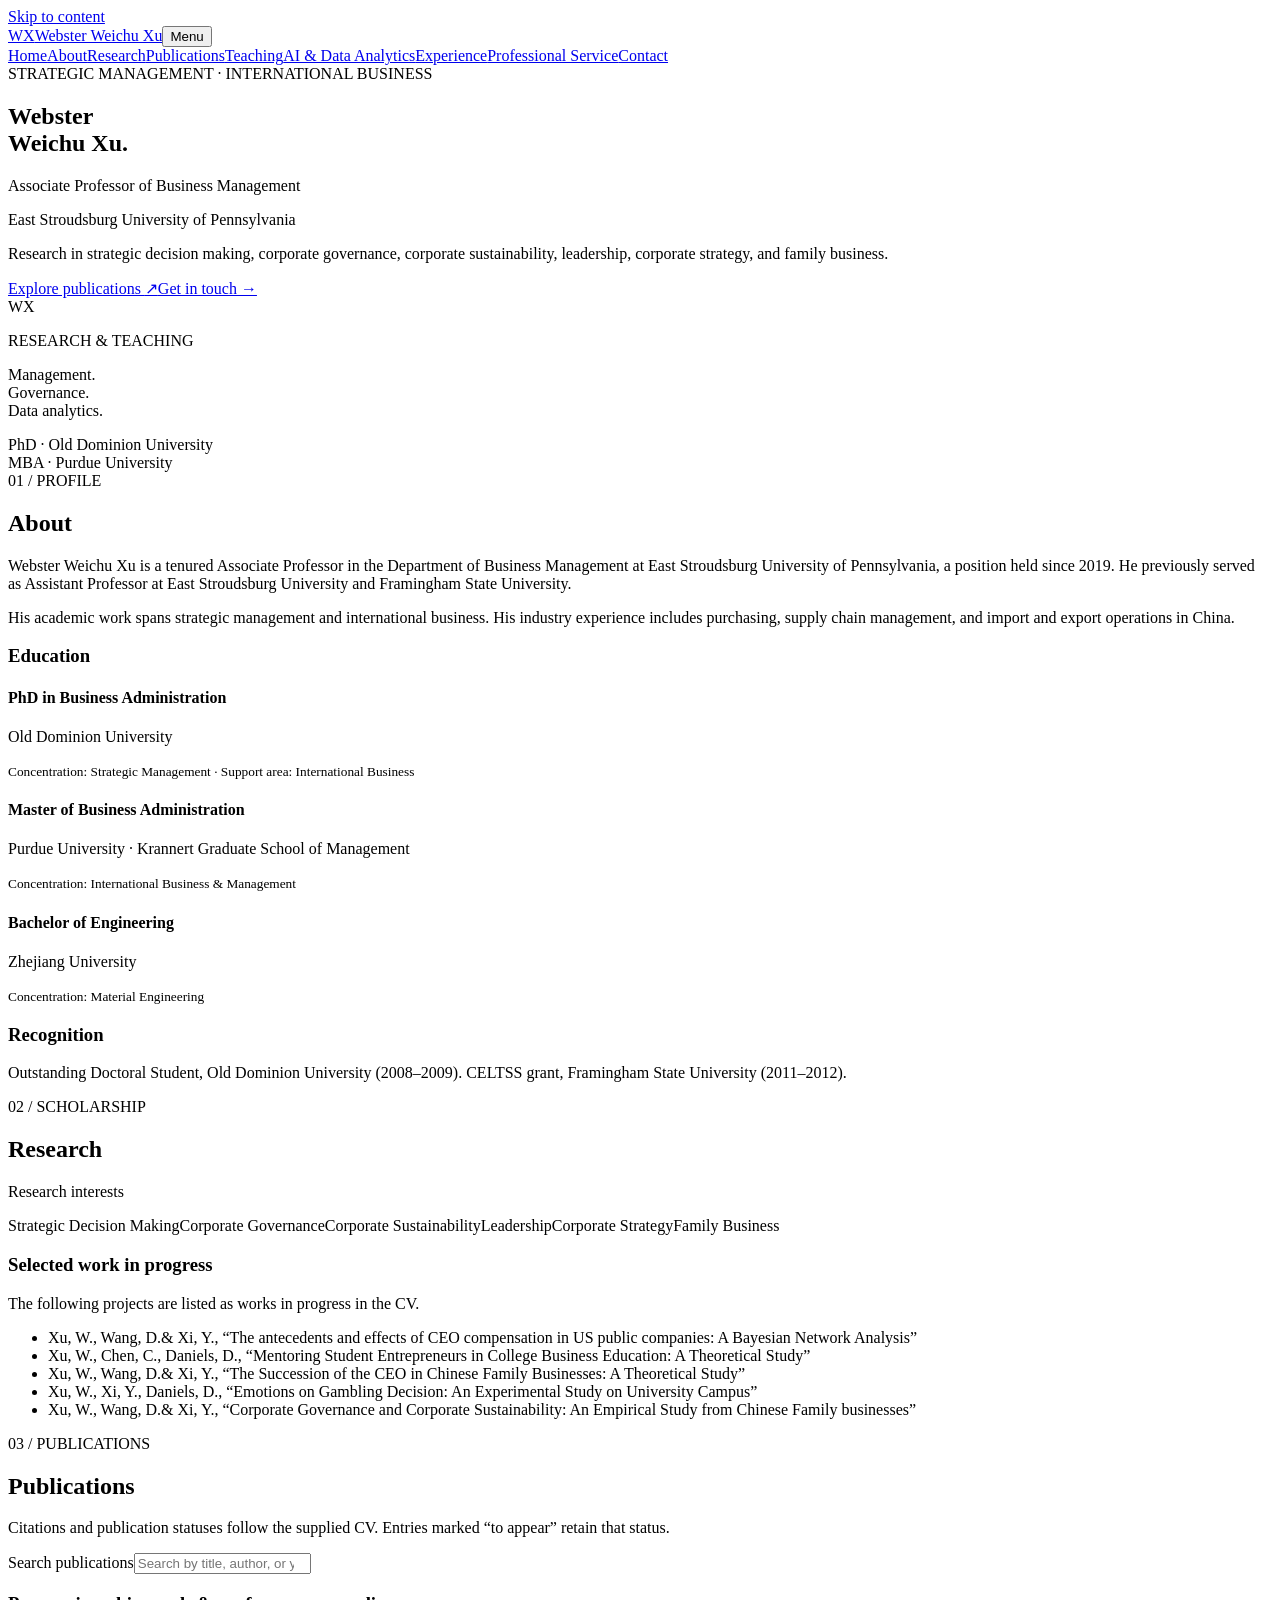
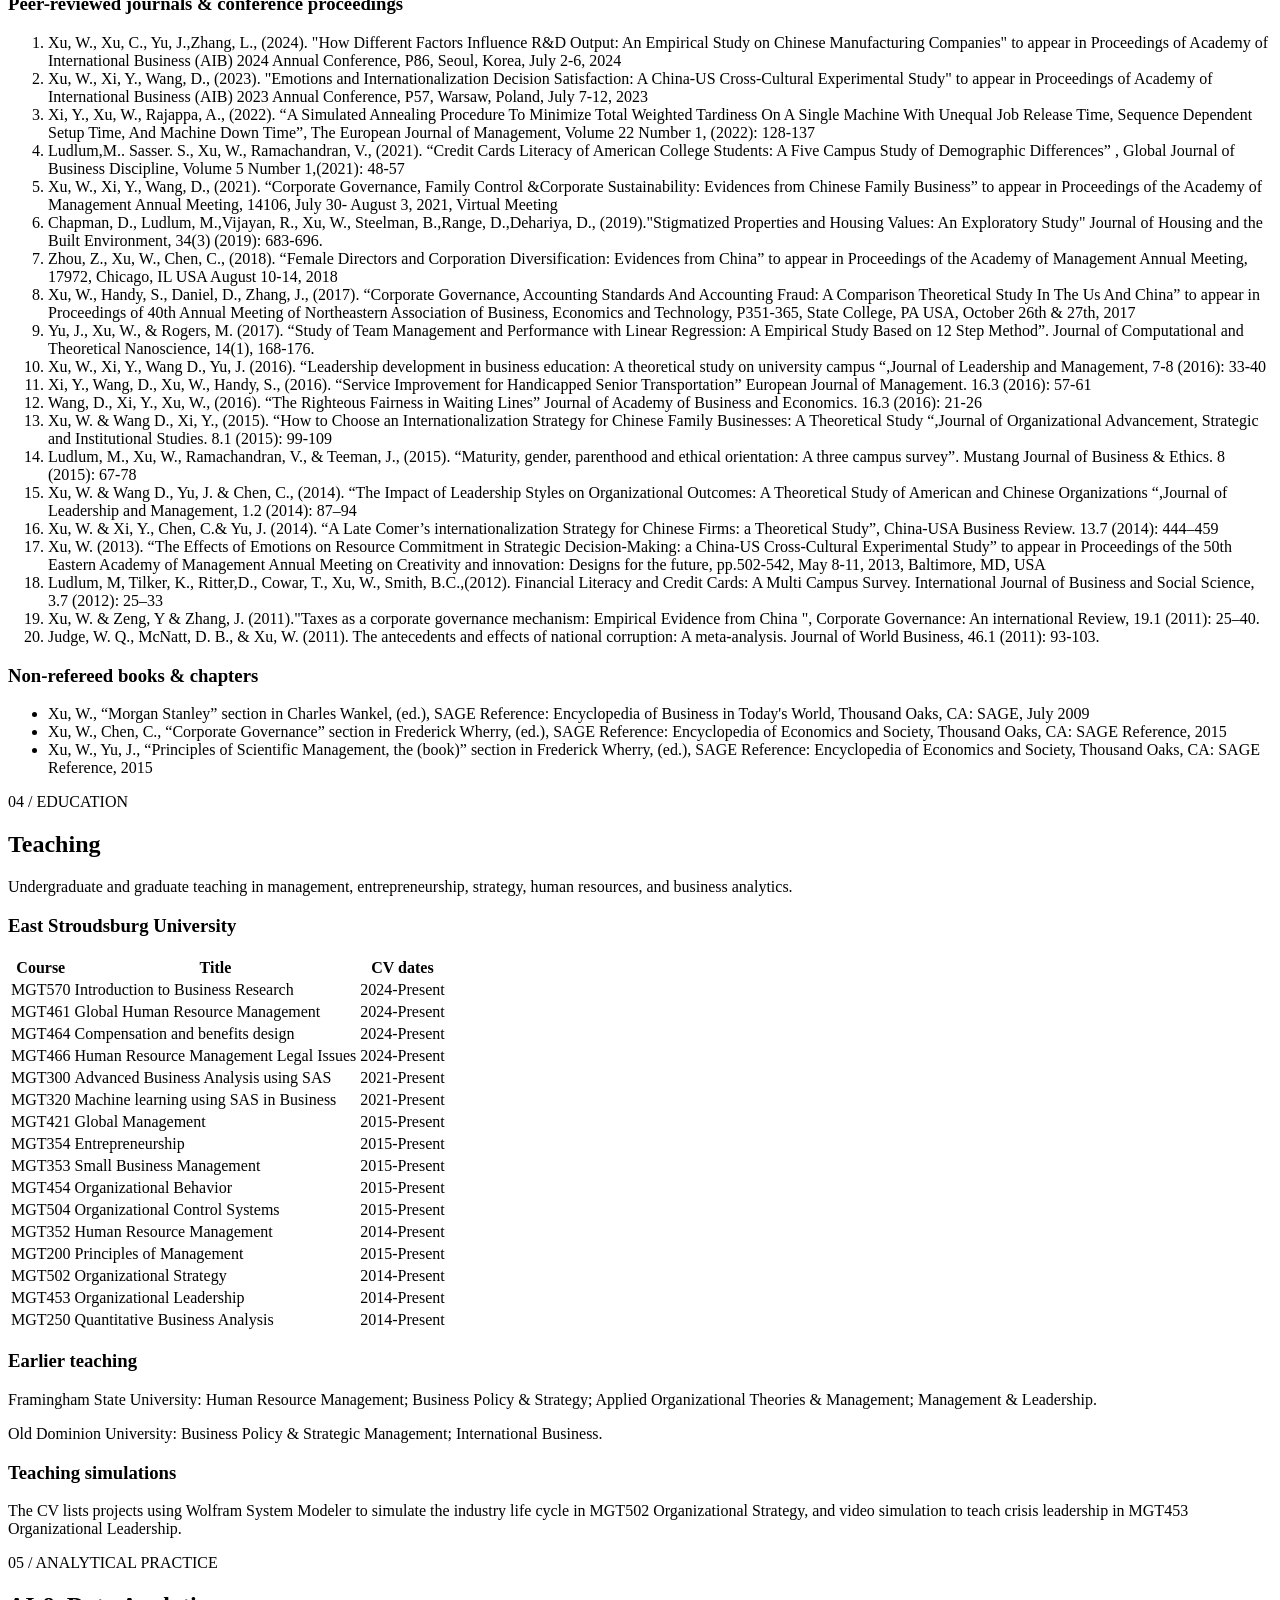
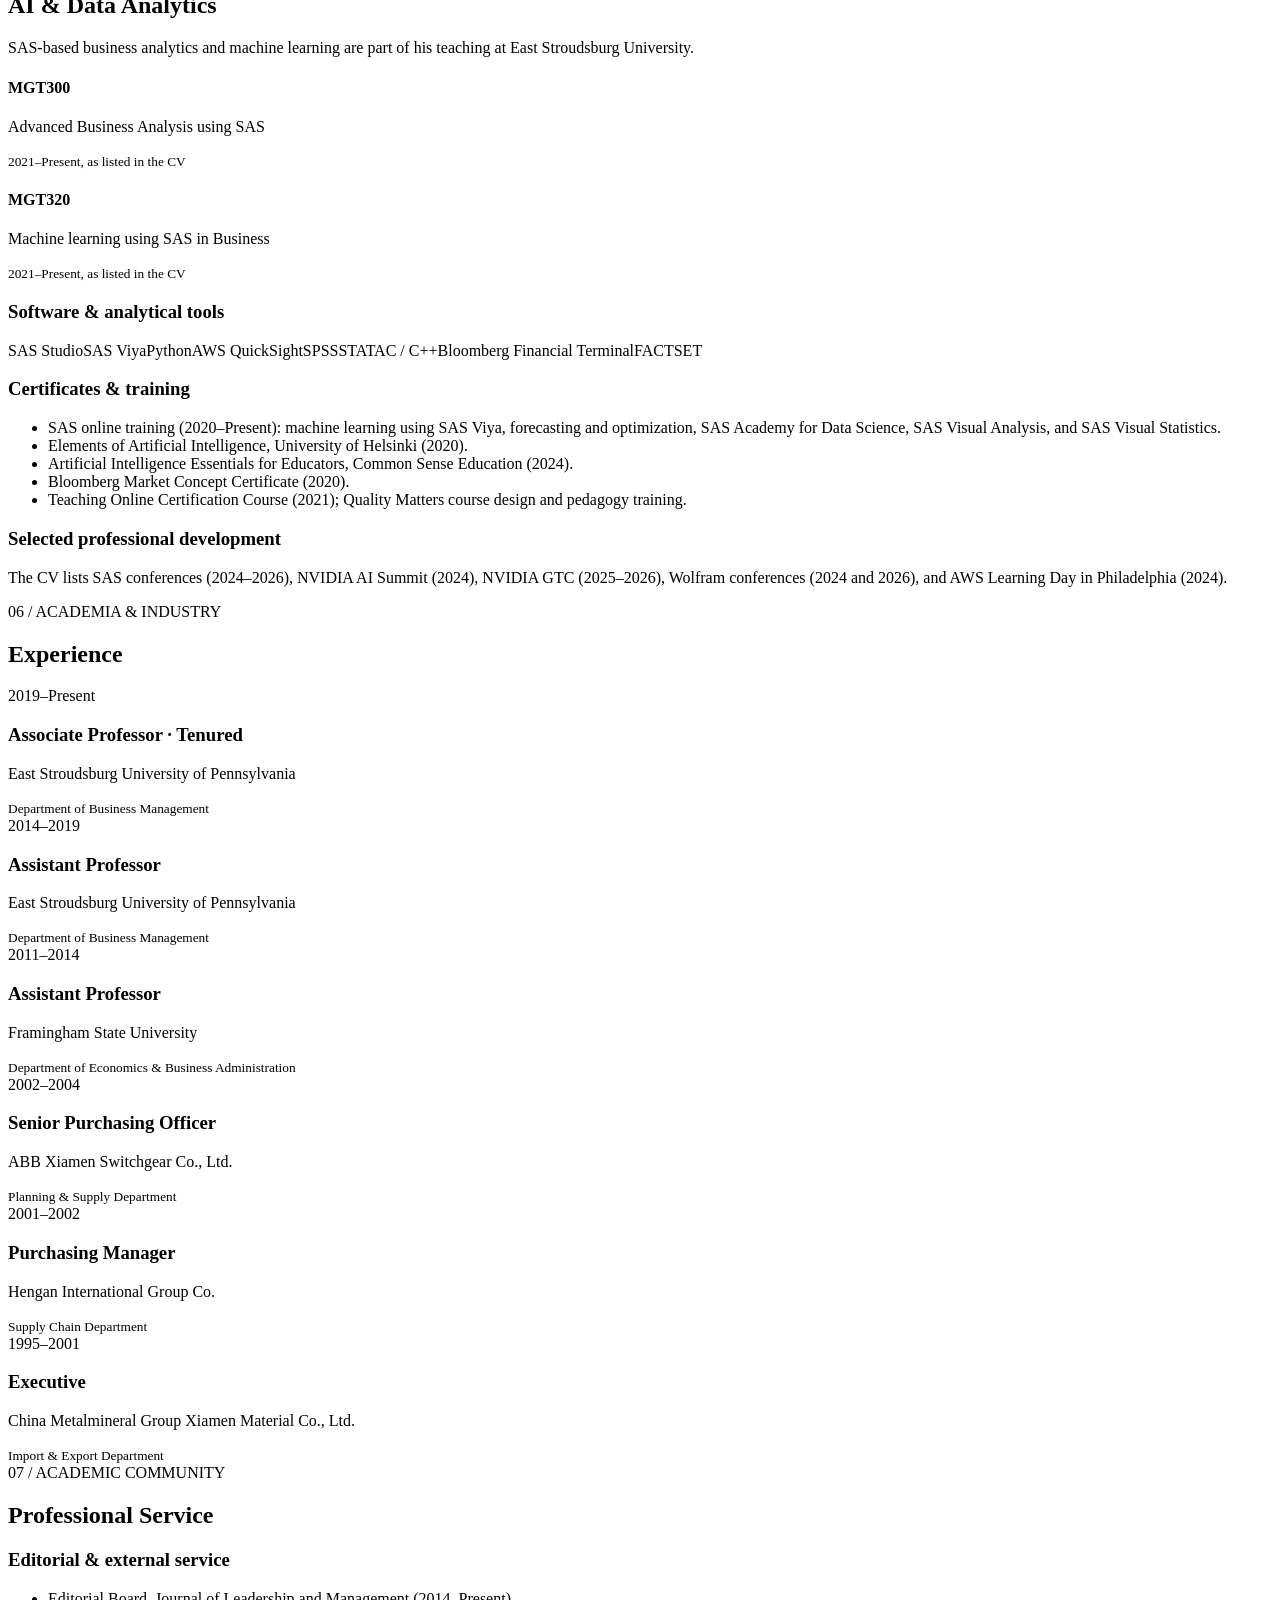
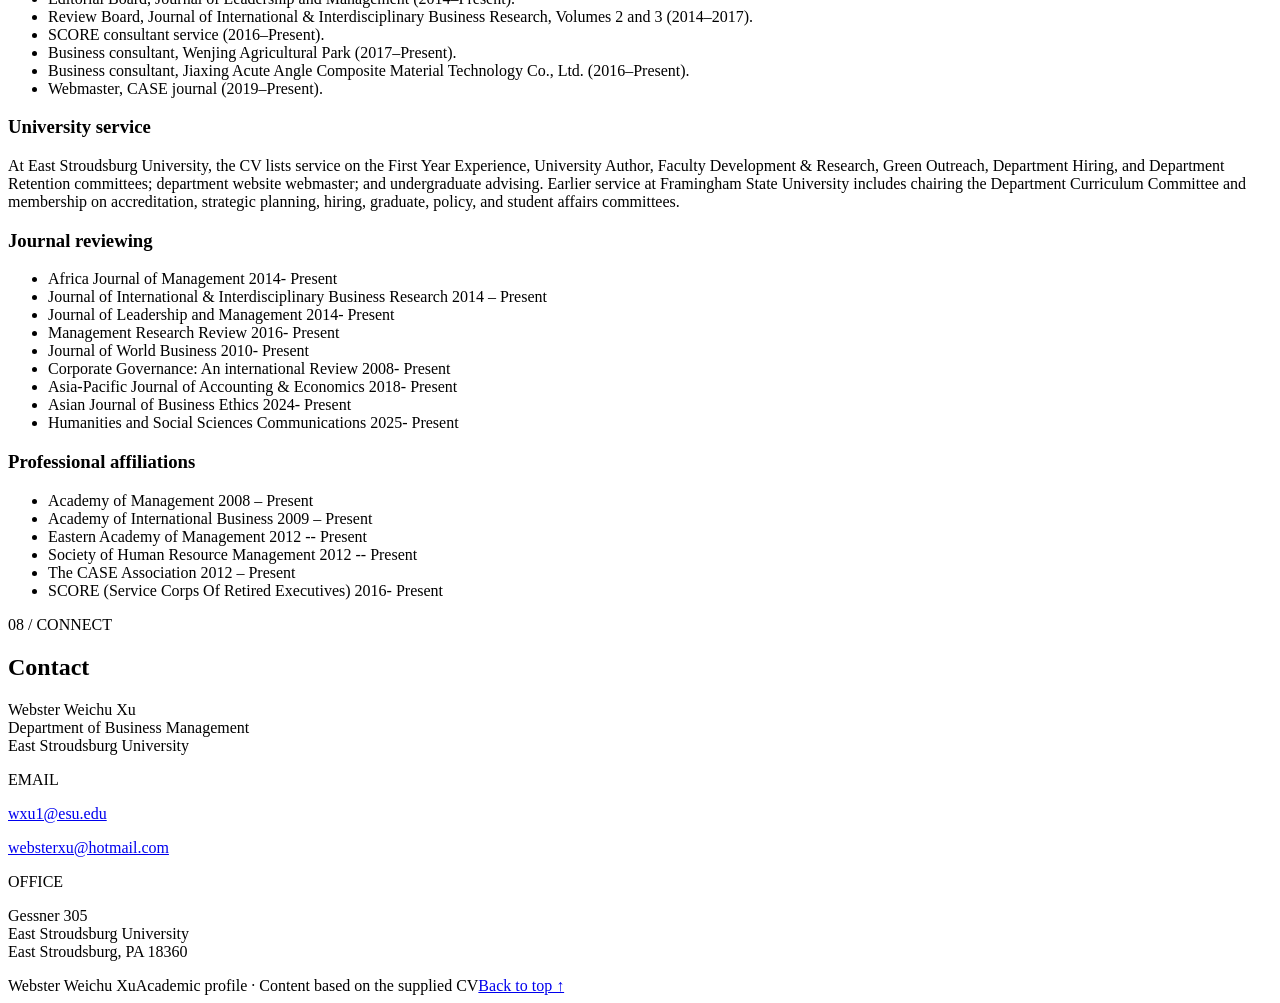
==== index.html @ c7d38462 "Create CV-based academic website without phone numbers" ====
<!doctype html><html lang="en"><head><meta charset="utf-8"><meta name="viewport" content="width=device-width, initial-scale=1"><title>Webster Weichu Xu | Academic Website</title><meta name="description" content="Webster Weichu Xu, Associate Professor of Business Management at East Stroudsburg University. Research, publications, teaching, and AI and data analytics."><meta name="theme-color" content="#122b2b"><link rel="stylesheet" href="styles.css"></head><body><a class="skip-link" href="#about">Skip to content</a><header><a class="brand" href="#home">WX<span>Webster Weichu Xu</span></a><button id="menu" type="button" aria-expanded="false" aria-controls="nav">Menu</button><nav id="nav" aria-label="Main navigation"><a href="#home">Home</a><a href="#about">About</a><a href="#research">Research</a><a href="#publications">Publications</a><a href="#teaching">Teaching</a><a href="#ai-data">AI & Data Analytics</a><a href="#experience">Experience</a><a href="#service">Professional Service</a><a href="#contact">Contact</a></nav></header><main><section id="home" class="hero"><div class="hero-copy"><span class="eyebrow">STRATEGIC MANAGEMENT · INTERNATIONAL BUSINESS</span><h1>Webster<br>Weichu Xu<span class="accent">.</span></h1><p class="role">Associate Professor of Business Management</p><p class="institution">East Stroudsburg University of Pennsylvania</p><p class="intro">Research in strategic decision making, corporate governance, corporate sustainability, leadership, corporate strategy, and family business.</p><div class="actions"><a class="button" href="#publications">Explore publications <span aria-hidden="true">↗</span></a><a class="text-link" href="#contact">Get in touch →</a></div></div><aside class="hero-aside"><div class="monogram" aria-hidden="true">WX</div><p class="eyebrow">RESEARCH & TEACHING</p><p>Management.<br>Governance.<br>Data analytics.</p><div class="aside-foot">PhD · Old Dominion University<br>MBA · Purdue University</div></aside></section><section id="about" class="section"><div class="section-title"><span class="eyebrow">01 / PROFILE</span><h2>About</h2></div><div class="section-body"><p class="lead">Webster Weichu Xu is a tenured Associate Professor in the Department of Business Management at East Stroudsburg University of Pennsylvania, a position held since 2019. He previously served as Assistant Professor at East Stroudsburg University and Framingham State University.</p><p>His academic work spans strategic management and international business. His industry experience includes purchasing, supply chain management, and import and export operations in China.</p><h3>Education</h3><div class="education"><article><h4>PhD in Business Administration</h4><p>Old Dominion University</p><small>Concentration: Strategic Management · Support area: International Business</small></article><article><h4>Master of Business Administration</h4><p>Purdue University · Krannert Graduate School of Management</p><small>Concentration: International Business & Management</small></article><article><h4>Bachelor of Engineering</h4><p>Zhejiang University</p><small>Concentration: Material Engineering</small></article></div><h3>Recognition</h3><p>Outstanding Doctoral Student, Old Dominion University (2008–2009). CELTSS grant, Framingham State University (2011–2012).</p></div></section><section id="research" class="section"><div class="section-title"><span class="eyebrow">02 / SCHOLARSHIP</span><h2>Research</h2></div><div class="section-body"><p class="lead">Research interests</p><div class="tags"><span>Strategic Decision Making</span><span>Corporate Governance</span><span>Corporate Sustainability</span><span>Leadership</span><span>Corporate Strategy</span><span>Family Business</span></div><h3>Selected work in progress</h3><p class="note">The following projects are listed as works in progress in the CV.</p><ul><li>Xu, W., Wang, D.&amp; Xi, Y., “The antecedents and effects of CEO compensation in US public companies: A Bayesian Network Analysis”</li><li>Xu, W., Chen, C., Daniels, D., “Mentoring Student Entrepreneurs in College Business Education: A Theoretical Study”</li><li>Xu, W., Wang, D.&amp; Xi, Y., “The Succession of the CEO in Chinese Family Businesses: A Theoretical Study”</li><li>Xu, W., Xi, Y., Daniels, D., “Emotions on Gambling Decision: An Experimental Study on University Campus”</li><li>Xu, W., Wang, D.&amp; Xi, Y., “Corporate Governance and Corporate Sustainability: An Empirical Study from Chinese Family businesses”</li></ul></div></section><section id="publications" class="section"><div class="section-title"><span class="eyebrow">03 / PUBLICATIONS</span><h2>Publications</h2></div><div class="section-body"><p class="note">Citations and publication statuses follow the supplied CV. Entries marked “to appear” retain that status.</p><label class="search-label" for="pub-search">Search publications</label><input id="pub-search" type="search" placeholder="Search by title, author, or year…"><p id="pub-count" aria-live="polite"></p><h3>Peer-reviewed journals & conference proceedings</h3><ol class="publications"><li class="publication">Xu, W., Xu, C., Yu, J.,Zhang, L., (2024). &quot;How Different Factors Influence R&amp;D Output: An Empirical Study on Chinese Manufacturing Companies&quot; to appear in Proceedings of Academy of International Business (AIB) 2024 Annual Conference, P86, Seoul, Korea, July 2-6, 2024</li><li class="publication">Xu, W., Xi, Y., Wang, D., (2023). &quot;Emotions and Internationalization Decision Satisfaction: A China-US Cross-Cultural Experimental Study&quot; to appear in Proceedings of Academy of International Business (AIB) 2023 Annual Conference, P57, Warsaw, Poland, July 7-12, 2023</li><li class="publication">Xi, Y., Xu, W., Rajappa, A., (2022). “A Simulated Annealing Procedure To Minimize Total Weighted Tardiness On A   Single Machine With Unequal Job Release Time, Sequence Dependent Setup Time, And Machine Down Time”, The European Journal of Management, Volume 22 Number 1, (2022): 128-137</li><li class="publication">Ludlum,M.. Sasser. S., Xu, W., Ramachandran, V., (2021). “Credit Cards Literacy of American College Students: A Five Campus Study of Demographic Differences” , Global Journal of Business Discipline, Volume 5 Number 1,(2021): 48-57</li><li class="publication">Xu, W., Xi, Y., Wang, D., (2021). “Corporate Governance, Family Control &amp;Corporate Sustainability: Evidences from Chinese Family Business” to appear in Proceedings of the Academy of Management Annual Meeting, 14106,  July 30- August 3, 2021, Virtual Meeting</li><li class="publication">Chapman, D., Ludlum, M.,Vijayan, R., Xu, W., Steelman, B.,Range, D.,Dehariya, D., (2019).&quot;Stigmatized Properties and Housing Values: An Exploratory Study&quot; Journal of Housing and the Built Environment, 34(3) (2019): 683-696.</li><li class="publication">Zhou, Z., Xu, W., Chen, C., (2018). “Female Directors and Corporation Diversification: Evidences from China” to appear in Proceedings of the Academy of Management Annual Meeting, 17972, Chicago, IL USA August 10-14, 2018</li><li class="publication">Xu, W., Handy, S., Daniel, D., Zhang, J., (2017). “Corporate Governance, Accounting Standards And Accounting Fraud: A Comparison Theoretical Study In The Us And China” to appear in Proceedings of 40th Annual Meeting of Northeastern Association of Business, Economics and Technology, P351-365, State College, PA USA, October 26th &amp; 27th, 2017</li><li class="publication">Yu, J., Xu, W., &amp; Rogers, M. (2017). “Study of Team Management and Performance with Linear Regression: A Empirical Study Based on 12 Step Method”. Journal of Computational and Theoretical Nanoscience, 14(1), 168-176.</li><li class="publication">Xu, W., Xi, Y., Wang D., Yu, J. (2016). “Leadership development in business education: A theoretical study on university campus “,Journal of Leadership and Management,  7-8 (2016): 33-40</li><li class="publication">Xi, Y., Wang, D., Xu, W., Handy, S., (2016). “Service Improvement for Handicapped Senior Transportation” European Journal of Management. 16.3 (2016): 57-61</li><li class="publication">Wang, D., Xi, Y., Xu, W., (2016). “The Righteous Fairness in Waiting Lines” Journal of Academy of Business and Economics. 16.3 (2016): 21-26</li><li class="publication">Xu, W. &amp; Wang D., Xi, Y., (2015).  “How to Choose an Internationalization Strategy for Chinese Family Businesses: A Theoretical Study “,Journal of Organizational Advancement, Strategic and Institutional Studies. 8.1 (2015): 99-109</li><li class="publication">Ludlum, M., Xu, W., Ramachandran, V., &amp; Teeman, J., (2015). “Maturity, gender, parenthood and ethical orientation: A three campus survey”. Mustang Journal of Business &amp; Ethics. 8 (2015): 67-78 </li><li class="publication">Xu, W. &amp; Wang D., Yu, J. &amp; Chen, C., (2014).  “The Impact of Leadership Styles on Organizational Outcomes: A Theoretical Study of American and Chinese Organizations “,Journal of Leadership and Management, 1.2 (2014): 87–94</li><li class="publication">Xu, W. &amp; Xi, Y., Chen, C.&amp; Yu, J. (2014).  “A Late Comer’s internationalization Strategy for Chinese Firms: a Theoretical Study”, China-USA Business Review. 13.7 (2014): 444–459</li><li class="publication">Xu, W. (2013). “The Effects of Emotions on Resource Commitment in Strategic Decision-Making: a China-US Cross-Cultural Experimental Study” to appear in Proceedings of the 50th Eastern Academy of Management Annual Meeting on Creativity and innovation: Designs for the future, pp.502-542, May 8-11, 2013, Baltimore, MD, USA</li><li class="publication">Ludlum, M, Tilker, K., Ritter,D., Cowar, T., Xu, W., Smith, B.C.,(2012). Financial Literacy and Credit Cards: A   Multi Campus Survey. International Journal of Business and Social Science, 3.7 (2012): 25–33</li><li class="publication">Xu, W. &amp; Zeng, Y &amp; Zhang, J. (2011).&quot;Taxes as a corporate governance mechanism: Empirical Evidence from China &quot;, Corporate Governance: An international Review, 19.1 (2011): 25–40.</li><li class="publication">Judge, W. Q., McNatt, D. B., &amp; Xu, W. (2011). The antecedents and effects of national corruption: A meta-analysis. Journal of World Business, 46.1 (2011): 93-103.</li></ol><h3>Non-refereed books & chapters</h3><ul><li>Xu, W., “Morgan Stanley” section in Charles Wankel, (ed.), SAGE Reference: Encyclopedia of Business in Today&#x27;s World, Thousand Oaks, CA: SAGE, July 2009</li><li>Xu, W., Chen, C., “Corporate Governance” section in Frederick Wherry, (ed.), SAGE Reference: Encyclopedia of Economics and Society, Thousand Oaks, CA: SAGE Reference, 2015</li><li>Xu, W., Yu, J., “Principles of Scientific Management, the (book)” section in Frederick Wherry, (ed.), SAGE Reference: Encyclopedia of Economics and Society, Thousand Oaks, CA: SAGE Reference, 2015</li></ul></div></section><section id="teaching" class="section"><div class="section-title"><span class="eyebrow">04 / EDUCATION</span><h2>Teaching</h2></div><div class="section-body"><p class="lead">Undergraduate and graduate teaching in management, entrepreneurship, strategy, human resources, and business analytics.</p><h3>East Stroudsburg University</h3><div class="table-wrap"><table><thead><tr><th>Course</th><th>Title</th><th>CV dates</th></tr></thead><tbody><tr><td>MGT570</td><td>Introduction to Business Research</td><td>2024-Present</td></tr><tr><td>MGT461</td><td>Global Human Resource Management</td><td>2024-Present</td></tr><tr><td>MGT464</td><td>Compensation and benefits design</td><td>2024-Present</td></tr><tr><td>MGT466</td><td>Human Resource Management Legal Issues</td><td>2024-Present</td></tr><tr><td>MGT300</td><td>Advanced Business Analysis using SAS</td><td>2021-Present</td></tr><tr><td>MGT320</td><td>Machine learning using SAS in Business</td><td>2021-Present</td></tr><tr><td>MGT421</td><td>Global Management</td><td>2015-Present</td></tr><tr><td>MGT354</td><td>Entrepreneurship</td><td>2015-Present</td></tr><tr><td>MGT353</td><td>Small Business Management</td><td>2015-Present</td></tr><tr><td>MGT454</td><td>Organizational Behavior</td><td>2015-Present</td></tr><tr><td>MGT504</td><td>Organizational Control Systems</td><td>2015-Present</td></tr><tr><td>MGT352</td><td>Human Resource Management</td><td>2014-Present</td></tr><tr><td>MGT200</td><td>Principles of Management</td><td>2015-Present</td></tr><tr><td>MGT502</td><td>Organizational Strategy</td><td>2014-Present</td></tr><tr><td>MGT453</td><td>Organizational Leadership</td><td>2014-Present</td></tr><tr><td>MGT250</td><td>Quantitative Business Analysis</td><td>2014-Present</td></tr></tbody></table></div><h3>Earlier teaching</h3><p>Framingham State University: Human Resource Management; Business Policy & Strategy; Applied Organizational Theories & Management; Management & Leadership.</p><p>Old Dominion University: Business Policy & Strategic Management; International Business.</p><h3>Teaching simulations</h3><p>The CV lists projects using Wolfram System Modeler to simulate the industry life cycle in MGT502 Organizational Strategy, and video simulation to teach crisis leadership in MGT453 Organizational Leadership.</p></div></section><section id="ai-data" class="section"><div class="section-title"><span class="eyebrow">05 / ANALYTICAL PRACTICE</span><h2>AI & Data Analytics</h2></div><div class="section-body"><p class="lead">SAS-based business analytics and machine learning are part of his teaching at East Stroudsburg University.</p><div class="education"><article><h4>MGT300</h4><p>Advanced Business Analysis using SAS</p><small>2021–Present, as listed in the CV</small></article><article><h4>MGT320</h4><p>Machine learning using SAS in Business</p><small>2021–Present, as listed in the CV</small></article></div><h3>Software & analytical tools</h3><div class="tags"><span>SAS Studio</span><span>SAS Viya</span><span>Python</span><span>AWS QuickSight</span><span>SPSS</span><span>STATA</span><span>C / C++</span><span>Bloomberg Financial Terminal</span><span>FACTSET</span></div><h3>Certificates & training</h3><ul><li>SAS online training (2020–Present): machine learning using SAS Viya, forecasting and optimization, SAS Academy for Data Science, SAS Visual Analysis, and SAS Visual Statistics.</li><li>Elements of Artificial Intelligence, University of Helsinki (2020).</li><li>Artificial Intelligence Essentials for Educators, Common Sense Education (2024).</li><li>Bloomberg Market Concept Certificate (2020).</li><li>Teaching Online Certification Course (2021); Quality Matters course design and pedagogy training.</li></ul><h3>Selected professional development</h3><p>The CV lists SAS conferences (2024–2026), NVIDIA AI Summit (2024), NVIDIA GTC (2025–2026), Wolfram conferences (2024 and 2026), and AWS Learning Day in Philadelphia (2024).</p></div></section><section id="experience" class="section"><div class="section-title"><span class="eyebrow">06 / ACADEMIA & INDUSTRY</span><h2>Experience</h2></div><div class="section-body"><div class="timeline"><article><span class="date">2019–Present</span><div><h3>Associate Professor · Tenured</h3><p>East Stroudsburg University of Pennsylvania</p><small>Department of Business Management</small></div></article><article><span class="date">2014–2019</span><div><h3>Assistant Professor</h3><p>East Stroudsburg University of Pennsylvania</p><small>Department of Business Management</small></div></article><article><span class="date">2011–2014</span><div><h3>Assistant Professor</h3><p>Framingham State University</p><small>Department of Economics & Business Administration</small></div></article><article><span class="date">2002–2004</span><div><h3>Senior Purchasing Officer</h3><p>ABB Xiamen Switchgear Co., Ltd.</p><small>Planning & Supply Department</small></div></article><article><span class="date">2001–2002</span><div><h3>Purchasing Manager</h3><p>Hengan International Group Co.</p><small>Supply Chain Department</small></div></article><article><span class="date">1995–2001</span><div><h3>Executive</h3><p>China Metalmineral Group Xiamen Material Co., Ltd.</p><small>Import & Export Department</small></div></article></div></div></section><section id="service" class="section"><div class="section-title"><span class="eyebrow">07 / ACADEMIC COMMUNITY</span><h2>Professional Service</h2></div><div class="section-body"><h3>Editorial & external service</h3><ul><li>Editorial Board, Journal of Leadership and Management (2014–Present).</li><li>Review Board, Journal of International & Interdisciplinary Business Research, Volumes 2 and 3 (2014–2017).</li><li>SCORE consultant service (2016–Present).</li><li>Business consultant, Wenjing Agricultural Park (2017–Present).</li><li>Business consultant, Jiaxing Acute Angle Composite Material Technology Co., Ltd. (2016–Present).</li><li>Webmaster, CASE journal (2019–Present).</li></ul><h3>University service</h3><p>At East Stroudsburg University, the CV lists service on the First Year Experience, University Author, Faculty Development & Research, Green Outreach, Department Hiring, and Department Retention committees; department website webmaster; and undergraduate advising. Earlier service at Framingham State University includes chairing the Department Curriculum Committee and membership on accreditation, strategic planning, hiring, graduate, policy, and student affairs committees.</p><h3>Journal reviewing</h3><ul><li>Africa Journal of Management 2014- Present</li><li>Journal of International &amp; Interdisciplinary Business Research 2014 – Present</li><li>Journal of Leadership and Management 2014- Present</li><li>Management Research Review 2016- Present</li><li>Journal of World Business 2010- Present</li><li>Corporate Governance: An international Review 2008- Present</li><li>Asia-Pacific Journal of Accounting &amp; Economics 2018- Present</li><li>Asian Journal of Business Ethics 2024- Present</li><li>Humanities and Social Sciences Communications 2025- Present</li></ul><h3>Professional affiliations</h3><ul><li>Academy of Management 2008 – Present</li><li>Academy of International Business 2009 – Present</li><li>Eastern Academy of Management 2012 -- Present</li><li>Society of Human Resource Management 2012 -- Present</li><li>The CASE Association 2012 – Present</li><li>SCORE (Service Corps Of Retired Executives) 2016- Present</li></ul></div></section><section id="contact" class="section"><div class="section-title"><span class="eyebrow">08 / CONNECT</span><h2>Contact</h2></div><div class="section-body"><p class="lead">Webster Weichu Xu<br>Department of Business Management<br>East Stroudsburg University</p><div class="contact-grid"><div><span class="eyebrow">EMAIL</span><p><a href="mailto:wxu1@esu.edu">wxu1@esu.edu</a></p><p><a href="mailto:websterxu@hotmail.com">websterxu@hotmail.com</a></p></div><div><span class="eyebrow">OFFICE</span><p>Gessner 305<br>East Stroudsburg University<br>East Stroudsburg, PA 18360</p></div></div></div></section></main><footer><span>Webster Weichu Xu</span><span>Academic profile · Content based on the supplied CV</span><a href="#home">Back to top ↑</a></footer><script src="script.js"></script></body></html>
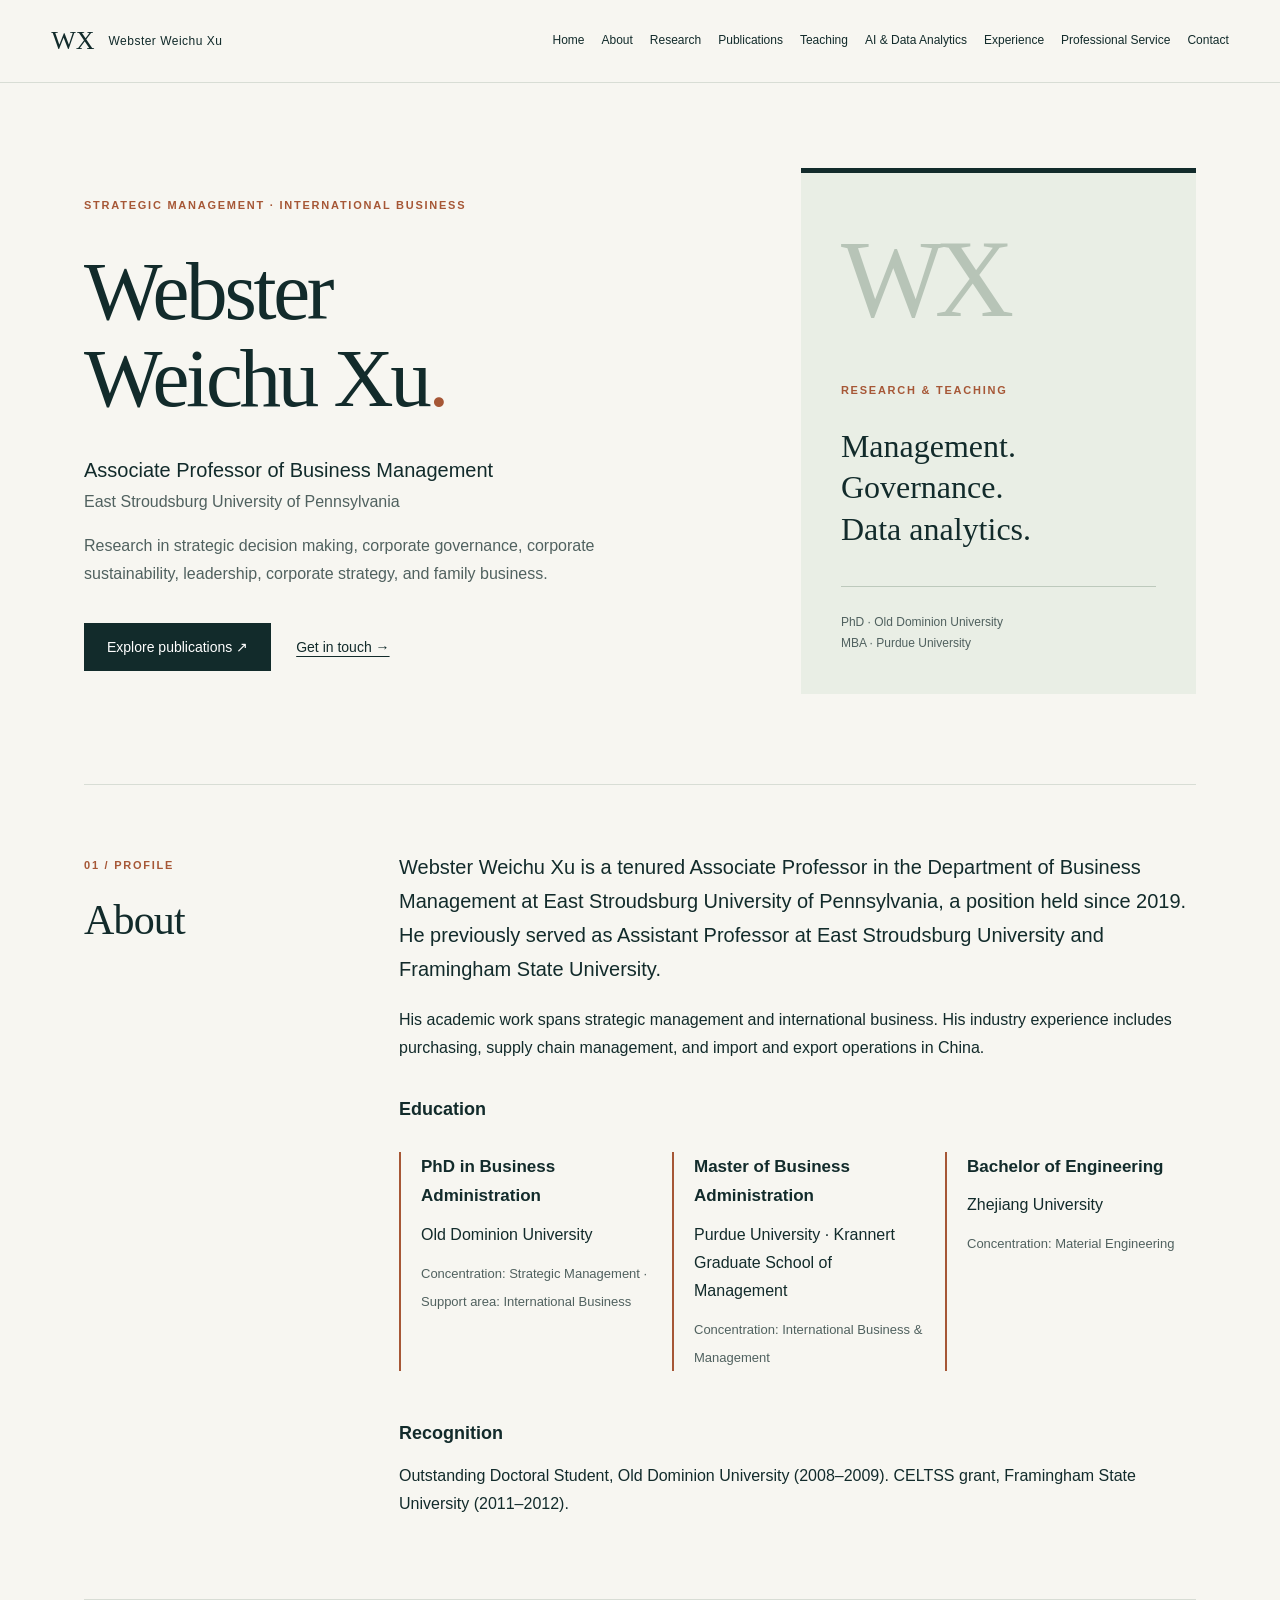
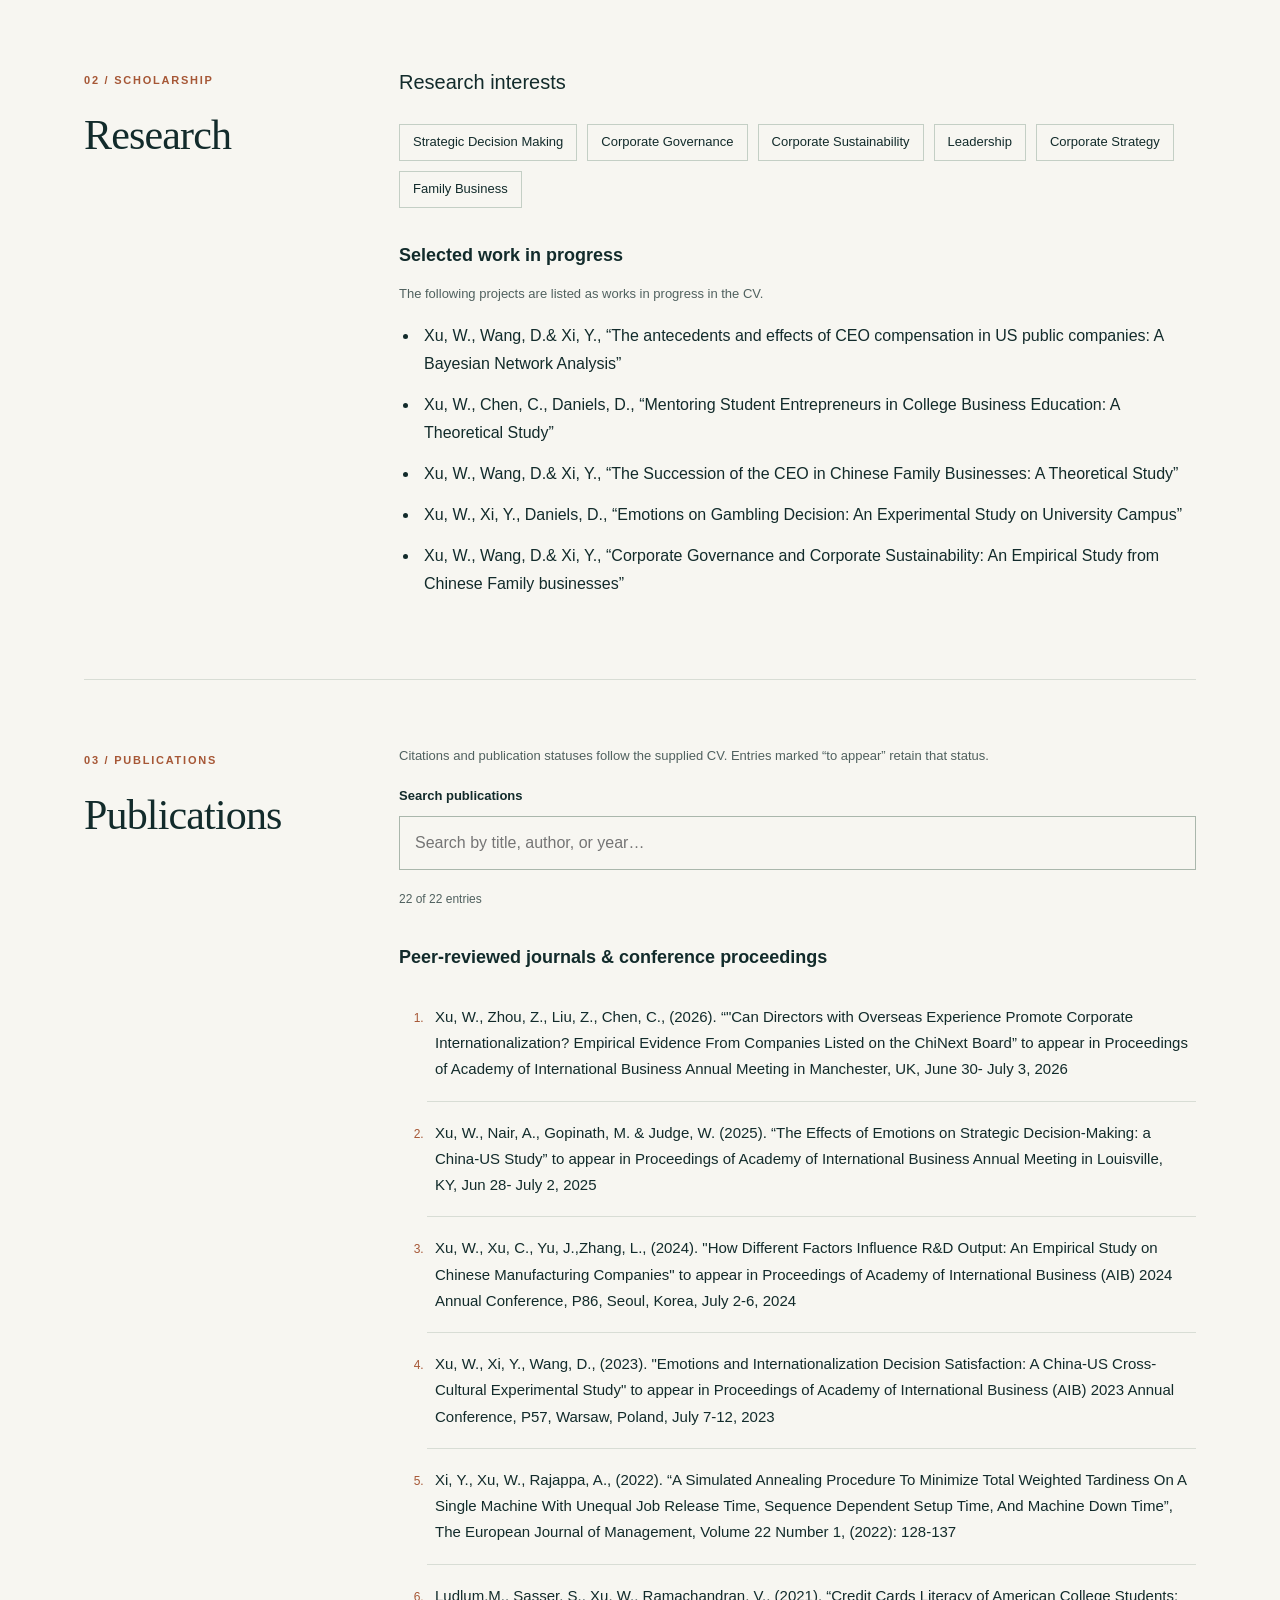
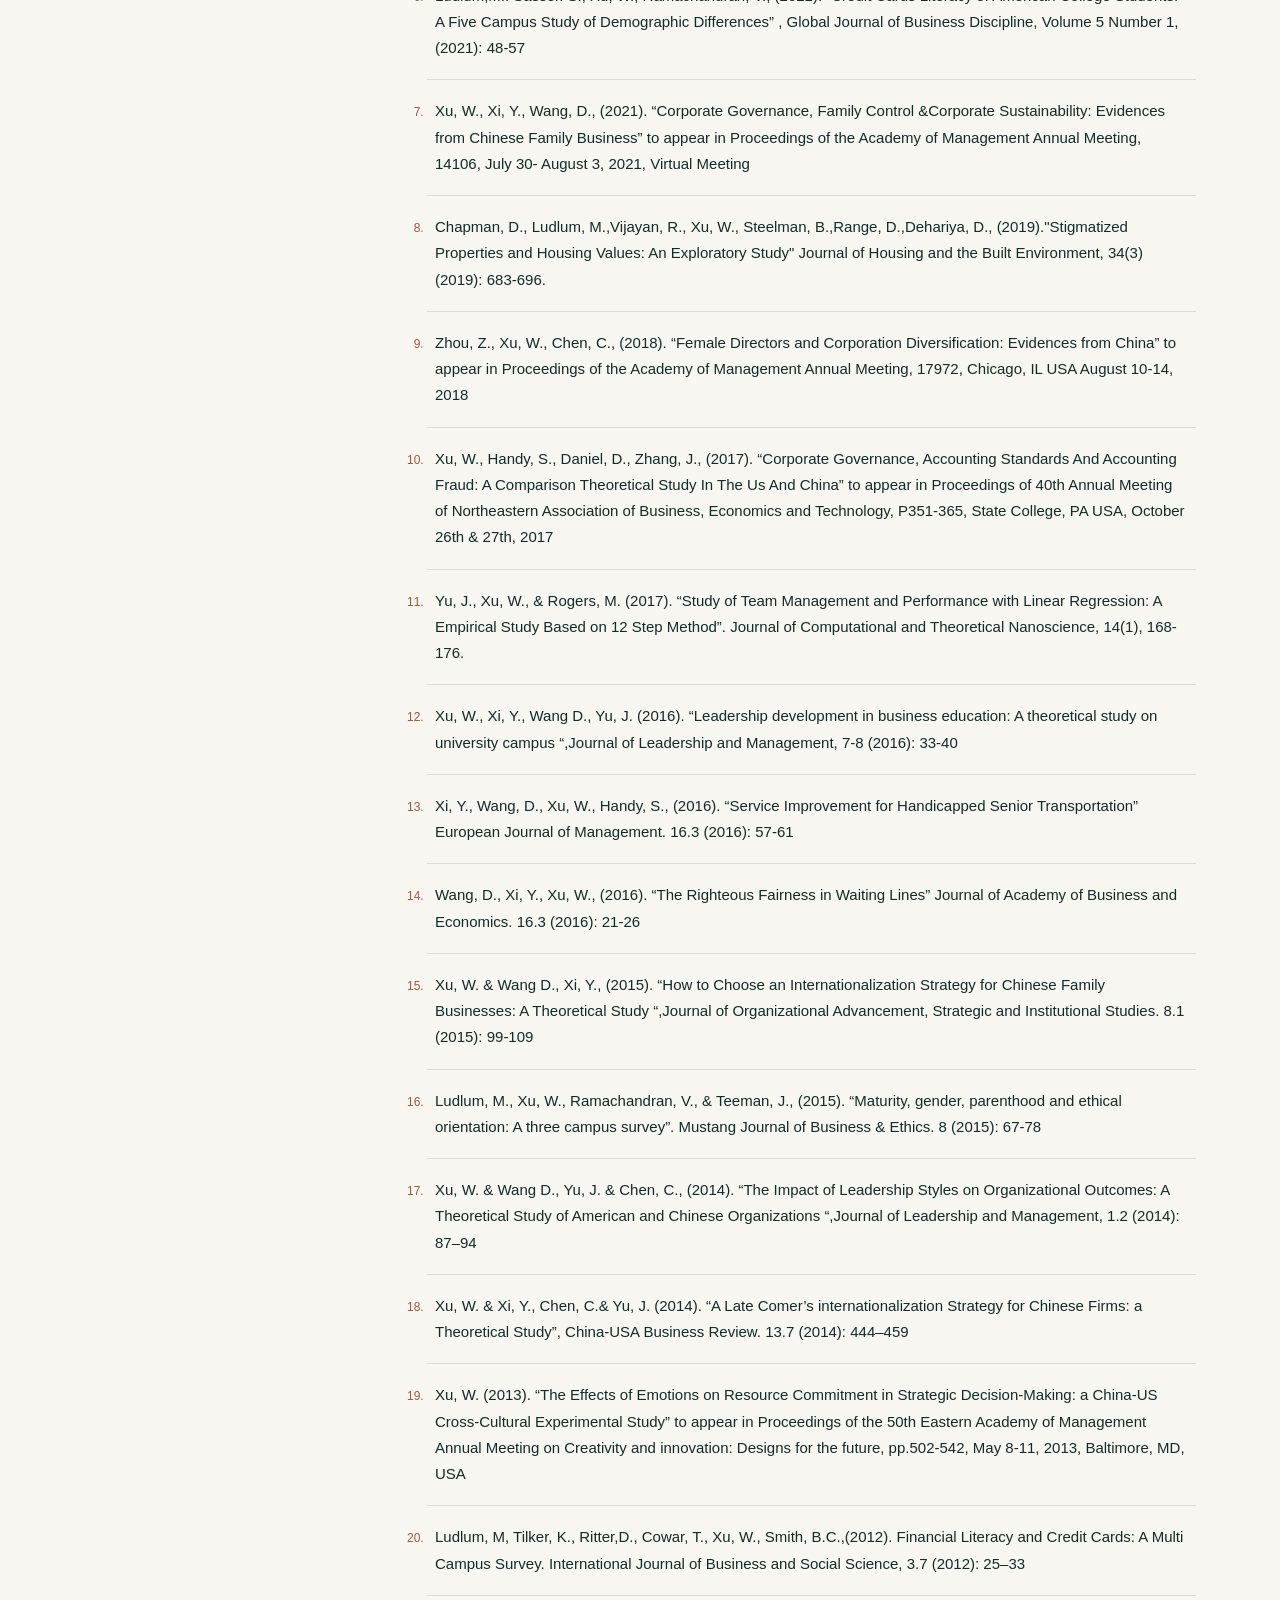
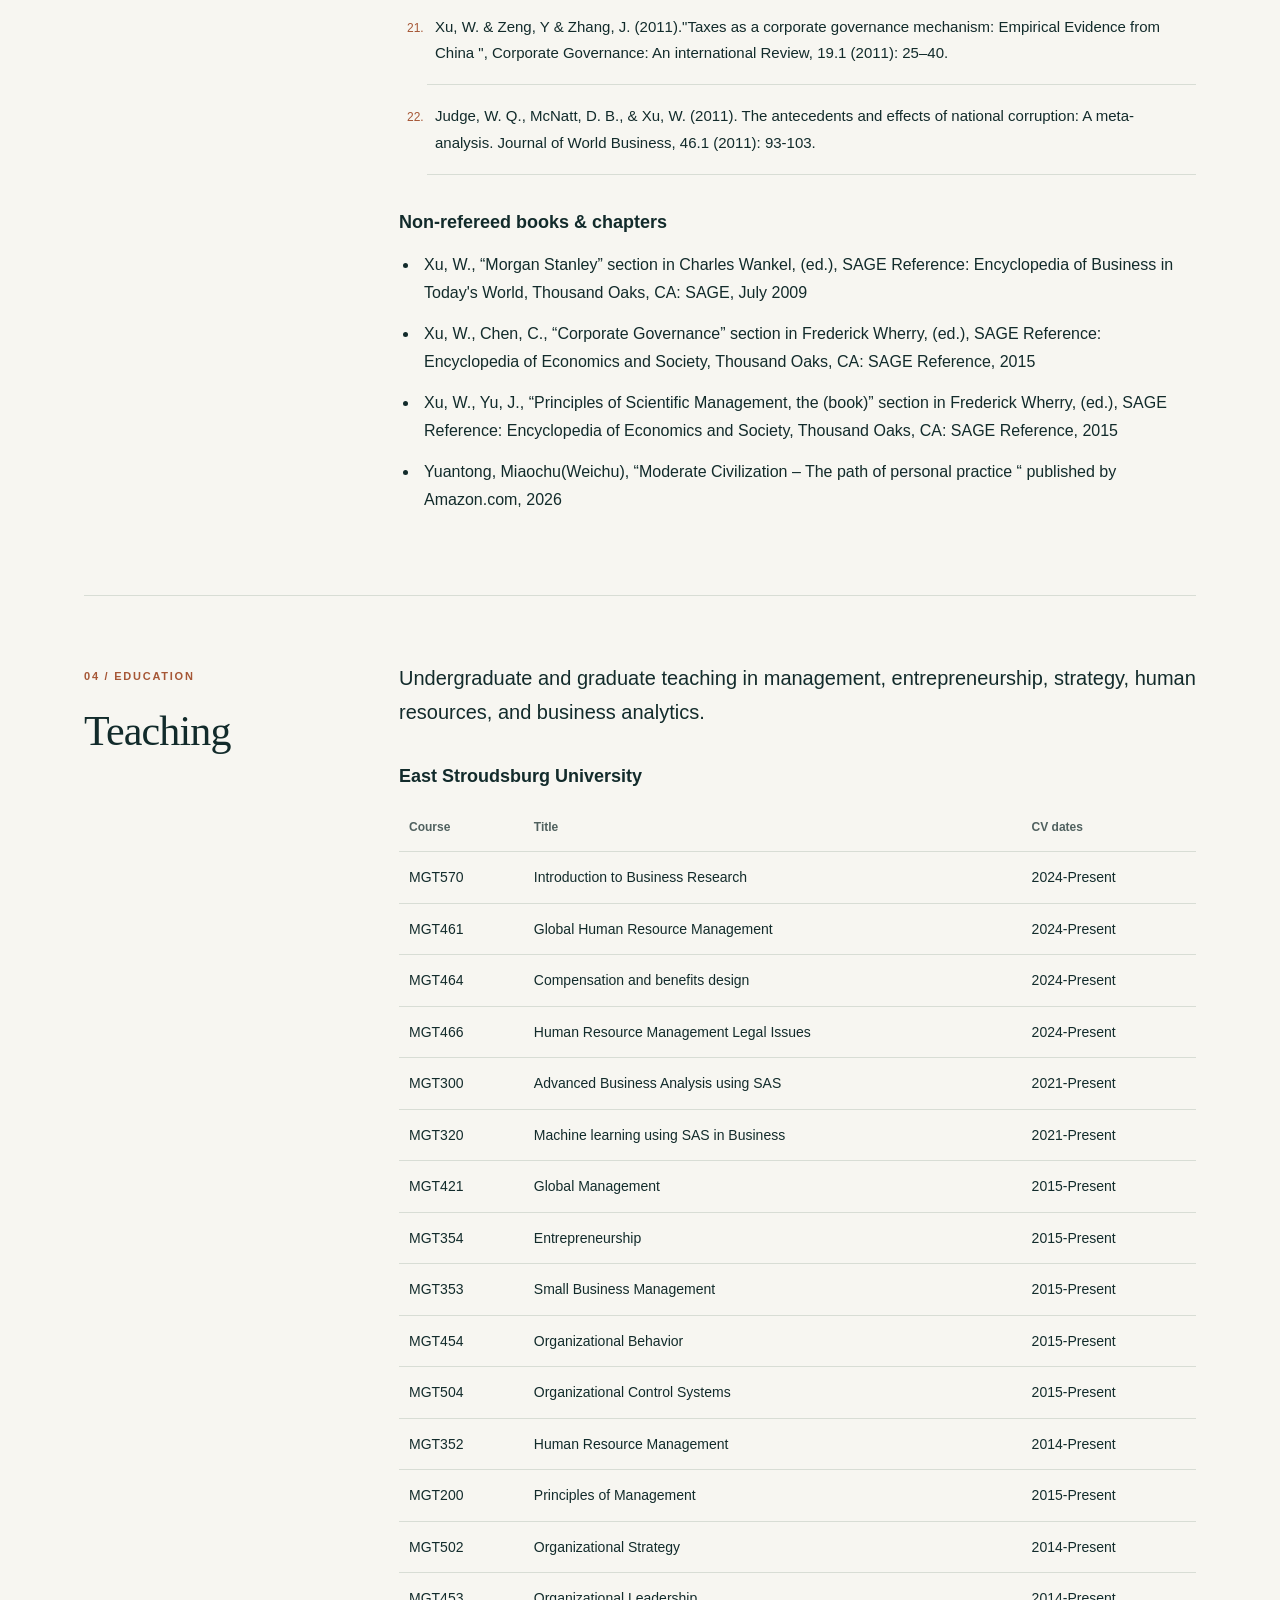
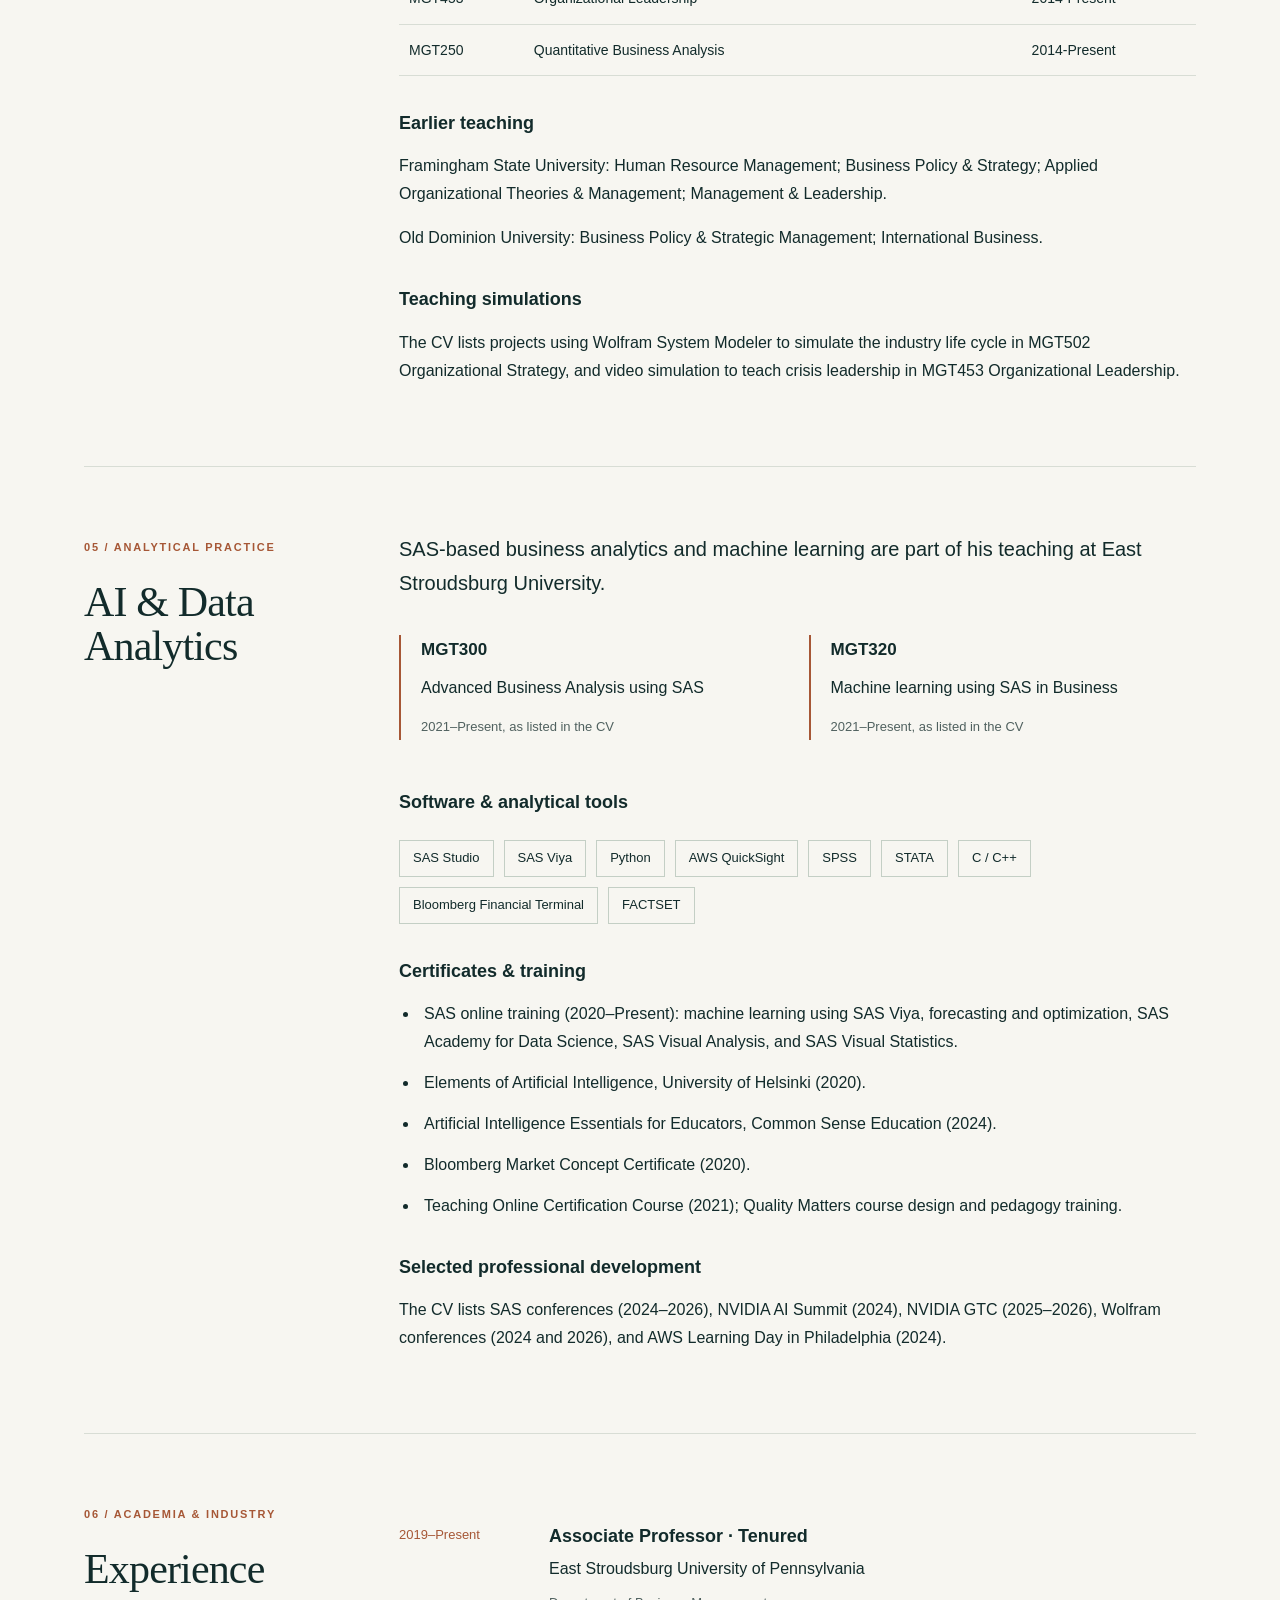
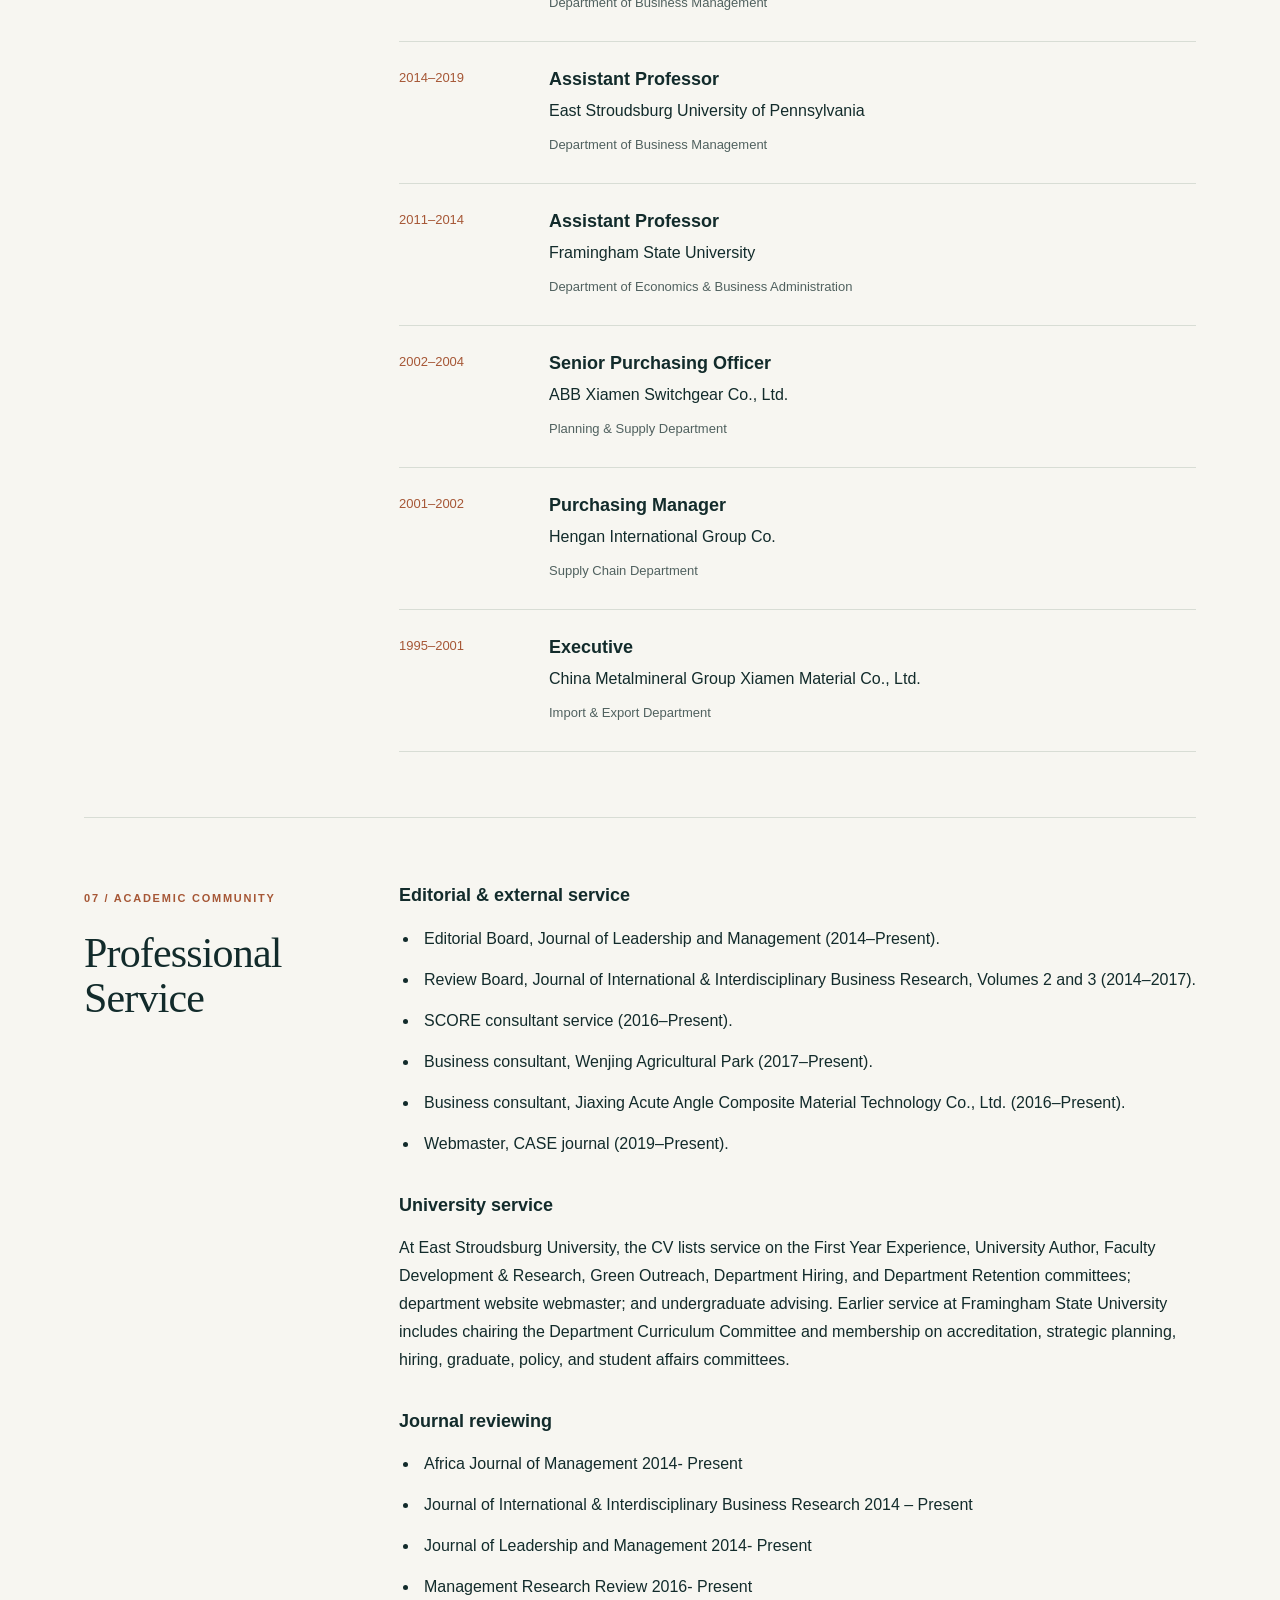
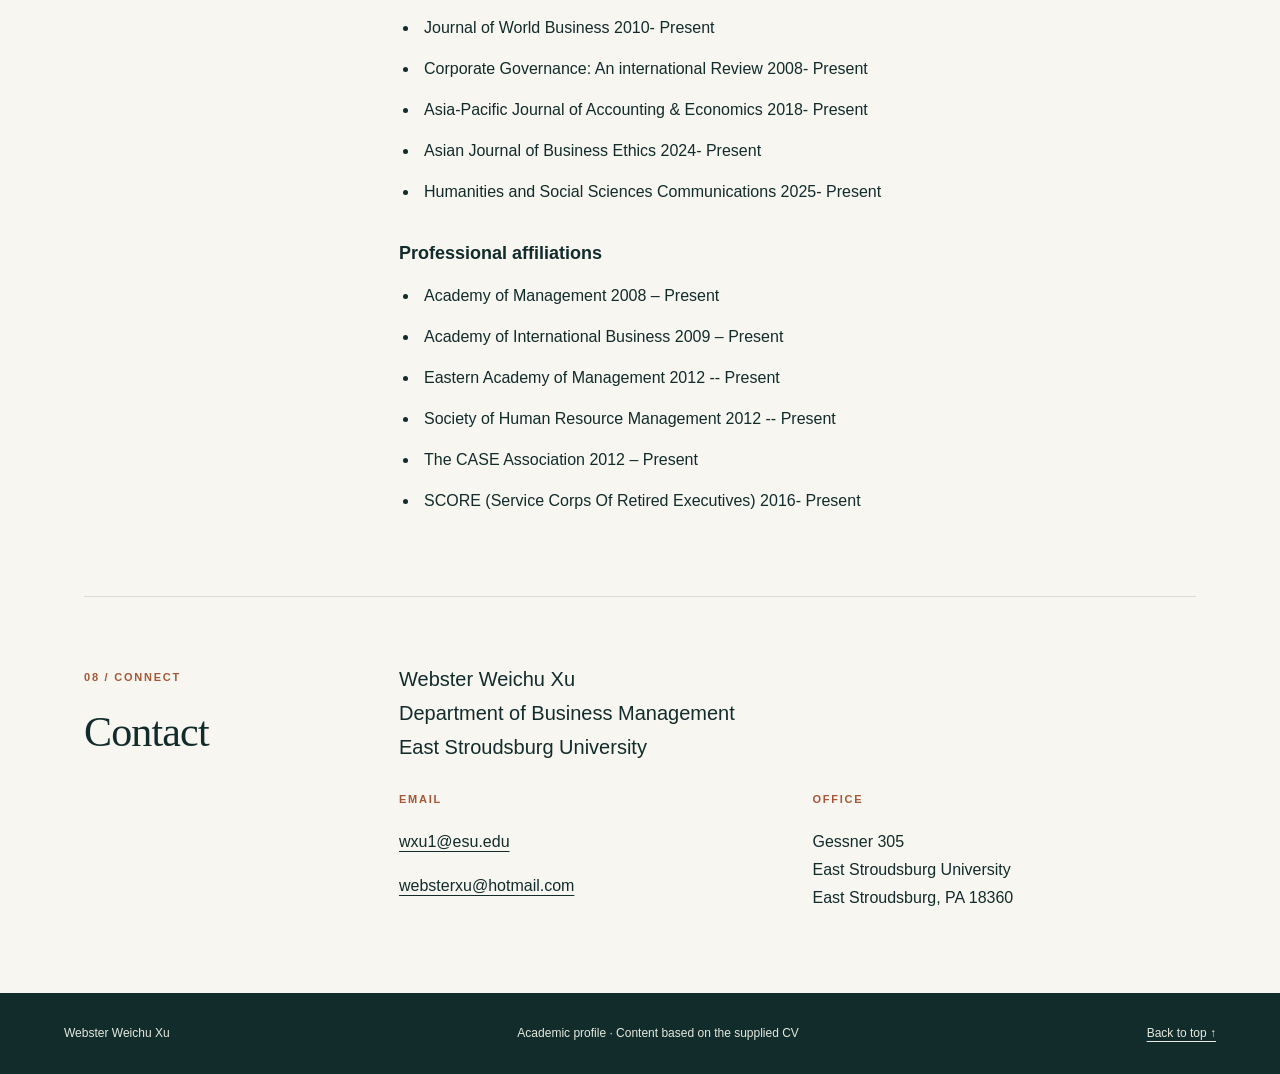
==== commit 5f7408de: "Update publications from October 2026 CV" ====
--- a/index.html
+++ b/index.html
@@ -1 +1 @@
-<!doctype html><html lang="en"><head><meta charset="utf-8"><meta name="viewport" content="width=device-width, initial-scale=1"><title>Webster Weichu Xu | Academic Website</title><meta name="description" content="Webster Weichu Xu, Associate Professor of Business Management at East Stroudsburg University. Research, publications, teaching, and AI and data analytics."><meta name="theme-color" content="#122b2b"><link rel="stylesheet" href="styles.css"></head><body><a class="skip-link" href="#about">Skip to content</a><header><a class="brand" href="#home">WX<span>Webster Weichu Xu</span></a><button id="menu" type="button" aria-expanded="false" aria-controls="nav">Menu</button><nav id="nav" aria-label="Main navigation"><a href="#home">Home</a><a href="#about">About</a><a href="#research">Research</a><a href="#publications">Publications</a><a href="#teaching">Teaching</a><a href="#ai-data">AI & Data Analytics</a><a href="#experience">Experience</a><a href="#service">Professional Service</a><a href="#contact">Contact</a></nav></header><main><section id="home" class="hero"><div class="hero-copy"><span class="eyebrow">STRATEGIC MANAGEMENT · INTERNATIONAL BUSINESS</span><h1>Webster<br>Weichu Xu<span class="accent">.</span></h1><p class="role">Associate Professor of Business Management</p><p class="institution">East Stroudsburg University of Pennsylvania</p><p class="intro">Research in strategic decision making, corporate governance, corporate sustainability, leadership, corporate strategy, and family business.</p><div class="actions"><a class="button" href="#publications">Explore publications <span aria-hidden="true">↗</span></a><a class="text-link" href="#contact">Get in touch →</a></div></div><aside class="hero-aside"><div class="monogram" aria-hidden="true">WX</div><p class="eyebrow">RESEARCH & TEACHING</p><p>Management.<br>Governance.<br>Data analytics.</p><div class="aside-foot">PhD · Old Dominion University<br>MBA · Purdue University</div></aside></section><section id="about" class="section"><div class="section-title"><span class="eyebrow">01 / PROFILE</span><h2>About</h2></div><div class="section-body"><p class="lead">Webster Weichu Xu is a tenured Associate Professor in the Department of Business Management at East Stroudsburg University of Pennsylvania, a position held since 2019. He previously served as Assistant Professor at East Stroudsburg University and Framingham State University.</p><p>His academic work spans strategic management and international business. His industry experience includes purchasing, supply chain management, and import and export operations in China.</p><h3>Education</h3><div class="education"><article><h4>PhD in Business Administration</h4><p>Old Dominion University</p><small>Concentration: Strategic Management · Support area: International Business</small></article><article><h4>Master of Business Administration</h4><p>Purdue University · Krannert Graduate School of Management</p><small>Concentration: International Business & Management</small></article><article><h4>Bachelor of Engineering</h4><p>Zhejiang University</p><small>Concentration: Material Engineering</small></article></div><h3>Recognition</h3><p>Outstanding Doctoral Student, Old Dominion University (2008–2009). CELTSS grant, Framingham State University (2011–2012).</p></div></section><section id="research" class="section"><div class="section-title"><span class="eyebrow">02 / SCHOLARSHIP</span><h2>Research</h2></div><div class="section-body"><p class="lead">Research interests</p><div class="tags"><span>Strategic Decision Making</span><span>Corporate Governance</span><span>Corporate Sustainability</span><span>Leadership</span><span>Corporate Strategy</span><span>Family Business</span></div><h3>Selected work in progress</h3><p class="note">The following projects are listed as works in progress in the CV.</p><ul><li>Xu, W., Wang, D.&amp; Xi, Y., “The antecedents and effects of CEO compensation in US public companies: A Bayesian Network Analysis”</li><li>Xu, W., Chen, C., Daniels, D., “Mentoring Student Entrepreneurs in College Business Education: A Theoretical Study”</li><li>Xu, W., Wang, D.&amp; Xi, Y., “The Succession of the CEO in Chinese Family Businesses: A Theoretical Study”</li><li>Xu, W., Xi, Y., Daniels, D., “Emotions on Gambling Decision: An Experimental Study on University Campus”</li><li>Xu, W., Wang, D.&amp; Xi, Y., “Corporate Governance and Corporate Sustainability: An Empirical Study from Chinese Family businesses”</li></ul></div></section><section id="publications" class="section"><div class="section-title"><span class="eyebrow">03 / PUBLICATIONS</span><h2>Publications</h2></div><div class="section-body"><p class="note">Citations and publication statuses follow the supplied CV. Entries marked “to appear” retain that status.</p><label class="search-label" for="pub-search">Search publications</label><input id="pub-search" type="search" placeholder="Search by title, author, or year…"><p id="pub-count" aria-live="polite"></p><h3>Peer-reviewed journals & conference proceedings</h3><ol class="publications"><li class="publication">Xu, W., Xu, C., Yu, J.,Zhang, L., (2024). &quot;How Different Factors Influence R&amp;D Output: An Empirical Study on Chinese Manufacturing Companies&quot; to appear in Proceedings of Academy of International Business (AIB) 2024 Annual Conference, P86, Seoul, Korea, July 2-6, 2024</li><li class="publication">Xu, W., Xi, Y., Wang, D., (2023). &quot;Emotions and Internationalization Decision Satisfaction: A China-US Cross-Cultural Experimental Study&quot; to appear in Proceedings of Academy of International Business (AIB) 2023 Annual Conference, P57, Warsaw, Poland, July 7-12, 2023</li><li class="publication">Xi, Y., Xu, W., Rajappa, A., (2022). “A Simulated Annealing Procedure To Minimize Total Weighted Tardiness On A   Single Machine With Unequal Job Release Time, Sequence Dependent Setup Time, And Machine Down Time”, The European Journal of Management, Volume 22 Number 1, (2022): 128-137</li><li class="publication">Ludlum,M.. Sasser. S., Xu, W., Ramachandran, V., (2021). “Credit Cards Literacy of American College Students: A Five Campus Study of Demographic Differences” , Global Journal of Business Discipline, Volume 5 Number 1,(2021): 48-57</li><li class="publication">Xu, W., Xi, Y., Wang, D., (2021). “Corporate Governance, Family Control &amp;Corporate Sustainability: Evidences from Chinese Family Business” to appear in Proceedings of the Academy of Management Annual Meeting, 14106,  July 30- August 3, 2021, Virtual Meeting</li><li class="publication">Chapman, D., Ludlum, M.,Vijayan, R., Xu, W., Steelman, B.,Range, D.,Dehariya, D., (2019).&quot;Stigmatized Properties and Housing Values: An Exploratory Study&quot; Journal of Housing and the Built Environment, 34(3) (2019): 683-696.</li><li class="publication">Zhou, Z., Xu, W., Chen, C., (2018). “Female Directors and Corporation Diversification: Evidences from China” to appear in Proceedings of the Academy of Management Annual Meeting, 17972, Chicago, IL USA August 10-14, 2018</li><li class="publication">Xu, W., Handy, S., Daniel, D., Zhang, J., (2017). “Corporate Governance, Accounting Standards And Accounting Fraud: A Comparison Theoretical Study In The Us And China” to appear in Proceedings of 40th Annual Meeting of Northeastern Association of Business, Economics and Technology, P351-365, State College, PA USA, October 26th &amp; 27th, 2017</li><li class="publication">Yu, J., Xu, W., &amp; Rogers, M. (2017). “Study of Team Management and Performance with Linear Regression: A Empirical Study Based on 12 Step Method”. Journal of Computational and Theoretical Nanoscience, 14(1), 168-176.</li><li class="publication">Xu, W., Xi, Y., Wang D., Yu, J. (2016). “Leadership development in business education: A theoretical study on university campus “,Journal of Leadership and Management,  7-8 (2016): 33-40</li><li class="publication">Xi, Y., Wang, D., Xu, W., Handy, S., (2016). “Service Improvement for Handicapped Senior Transportation” European Journal of Management. 16.3 (2016): 57-61</li><li class="publication">Wang, D., Xi, Y., Xu, W., (2016). “The Righteous Fairness in Waiting Lines” Journal of Academy of Business and Economics. 16.3 (2016): 21-26</li><li class="publication">Xu, W. &amp; Wang D., Xi, Y., (2015).  “How to Choose an Internationalization Strategy for Chinese Family Businesses: A Theoretical Study “,Journal of Organizational Advancement, Strategic and Institutional Studies. 8.1 (2015): 99-109</li><li class="publication">Ludlum, M., Xu, W., Ramachandran, V., &amp; Teeman, J., (2015). “Maturity, gender, parenthood and ethical orientation: A three campus survey”. Mustang Journal of Business &amp; Ethics. 8 (2015): 67-78 </li><li class="publication">Xu, W. &amp; Wang D., Yu, J. &amp; Chen, C., (2014).  “The Impact of Leadership Styles on Organizational Outcomes: A Theoretical Study of American and Chinese Organizations “,Journal of Leadership and Management, 1.2 (2014): 87–94</li><li class="publication">Xu, W. &amp; Xi, Y., Chen, C.&amp; Yu, J. (2014).  “A Late Comer’s internationalization Strategy for Chinese Firms: a Theoretical Study”, China-USA Business Review. 13.7 (2014): 444–459</li><li class="publication">Xu, W. (2013). “The Effects of Emotions on Resource Commitment in Strategic Decision-Making: a China-US Cross-Cultural Experimental Study” to appear in Proceedings of the 50th Eastern Academy of Management Annual Meeting on Creativity and innovation: Designs for the future, pp.502-542, May 8-11, 2013, Baltimore, MD, USA</li><li class="publication">Ludlum, M, Tilker, K., Ritter,D., Cowar, T., Xu, W., Smith, B.C.,(2012). Financial Literacy and Credit Cards: A   Multi Campus Survey. International Journal of Business and Social Science, 3.7 (2012): 25–33</li><li class="publication">Xu, W. &amp; Zeng, Y &amp; Zhang, J. (2011).&quot;Taxes as a corporate governance mechanism: Empirical Evidence from China &quot;, Corporate Governance: An international Review, 19.1 (2011): 25–40.</li><li class="publication">Judge, W. Q., McNatt, D. B., &amp; Xu, W. (2011). The antecedents and effects of national corruption: A meta-analysis. Journal of World Business, 46.1 (2011): 93-103.</li></ol><h3>Non-refereed books & chapters</h3><ul><li>Xu, W., “Morgan Stanley” section in Charles Wankel, (ed.), SAGE Reference: Encyclopedia of Business in Today&#x27;s World, Thousand Oaks, CA: SAGE, July 2009</li><li>Xu, W., Chen, C., “Corporate Governance” section in Frederick Wherry, (ed.), SAGE Reference: Encyclopedia of Economics and Society, Thousand Oaks, CA: SAGE Reference, 2015</li><li>Xu, W., Yu, J., “Principles of Scientific Management, the (book)” section in Frederick Wherry, (ed.), SAGE Reference: Encyclopedia of Economics and Society, Thousand Oaks, CA: SAGE Reference, 2015</li></ul></div></section><section id="teaching" class="section"><div class="section-title"><span class="eyebrow">04 / EDUCATION</span><h2>Teaching</h2></div><div class="section-body"><p class="lead">Undergraduate and graduate teaching in management, entrepreneurship, strategy, human resources, and business analytics.</p><h3>East Stroudsburg University</h3><div class="table-wrap"><table><thead><tr><th>Course</th><th>Title</th><th>CV dates</th></tr></thead><tbody><tr><td>MGT570</td><td>Introduction to Business Research</td><td>2024-Present</td></tr><tr><td>MGT461</td><td>Global Human Resource Management</td><td>2024-Present</td></tr><tr><td>MGT464</td><td>Compensation and benefits design</td><td>2024-Present</td></tr><tr><td>MGT466</td><td>Human Resource Management Legal Issues</td><td>2024-Present</td></tr><tr><td>MGT300</td><td>Advanced Business Analysis using SAS</td><td>2021-Present</td></tr><tr><td>MGT320</td><td>Machine learning using SAS in Business</td><td>2021-Present</td></tr><tr><td>MGT421</td><td>Global Management</td><td>2015-Present</td></tr><tr><td>MGT354</td><td>Entrepreneurship</td><td>2015-Present</td></tr><tr><td>MGT353</td><td>Small Business Management</td><td>2015-Present</td></tr><tr><td>MGT454</td><td>Organizational Behavior</td><td>2015-Present</td></tr><tr><td>MGT504</td><td>Organizational Control Systems</td><td>2015-Present</td></tr><tr><td>MGT352</td><td>Human Resource Management</td><td>2014-Present</td></tr><tr><td>MGT200</td><td>Principles of Management</td><td>2015-Present</td></tr><tr><td>MGT502</td><td>Organizational Strategy</td><td>2014-Present</td></tr><tr><td>MGT453</td><td>Organizational Leadership</td><td>2014-Present</td></tr><tr><td>MGT250</td><td>Quantitative Business Analysis</td><td>2014-Present</td></tr></tbody></table></div><h3>Earlier teaching</h3><p>Framingham State University: Human Resource Management; Business Policy & Strategy; Applied Organizational Theories & Management; Management & Leadership.</p><p>Old Dominion University: Business Policy & Strategic Management; International Business.</p><h3>Teaching simulations</h3><p>The CV lists projects using Wolfram System Modeler to simulate the industry life cycle in MGT502 Organizational Strategy, and video simulation to teach crisis leadership in MGT453 Organizational Leadership.</p></div></section><section id="ai-data" class="section"><div class="section-title"><span class="eyebrow">05 / ANALYTICAL PRACTICE</span><h2>AI & Data Analytics</h2></div><div class="section-body"><p class="lead">SAS-based business analytics and machine learning are part of his teaching at East Stroudsburg University.</p><div class="education"><article><h4>MGT300</h4><p>Advanced Business Analysis using SAS</p><small>2021–Present, as listed in the CV</small></article><article><h4>MGT320</h4><p>Machine learning using SAS in Business</p><small>2021–Present, as listed in the CV</small></article></div><h3>Software & analytical tools</h3><div class="tags"><span>SAS Studio</span><span>SAS Viya</span><span>Python</span><span>AWS QuickSight</span><span>SPSS</span><span>STATA</span><span>C / C++</span><span>Bloomberg Financial Terminal</span><span>FACTSET</span></div><h3>Certificates & training</h3><ul><li>SAS online training (2020–Present): machine learning using SAS Viya, forecasting and optimization, SAS Academy for Data Science, SAS Visual Analysis, and SAS Visual Statistics.</li><li>Elements of Artificial Intelligence, University of Helsinki (2020).</li><li>Artificial Intelligence Essentials for Educators, Common Sense Education (2024).</li><li>Bloomberg Market Concept Certificate (2020).</li><li>Teaching Online Certification Course (2021); Quality Matters course design and pedagogy training.</li></ul><h3>Selected professional development</h3><p>The CV lists SAS conferences (2024–2026), NVIDIA AI Summit (2024), NVIDIA GTC (2025–2026), Wolfram conferences (2024 and 2026), and AWS Learning Day in Philadelphia (2024).</p></div></section><section id="experience" class="section"><div class="section-title"><span class="eyebrow">06 / ACADEMIA & INDUSTRY</span><h2>Experience</h2></div><div class="section-body"><div class="timeline"><article><span class="date">2019–Present</span><div><h3>Associate Professor · Tenured</h3><p>East Stroudsburg University of Pennsylvania</p><small>Department of Business Management</small></div></article><article><span class="date">2014–2019</span><div><h3>Assistant Professor</h3><p>East Stroudsburg University of Pennsylvania</p><small>Department of Business Management</small></div></article><article><span class="date">2011–2014</span><div><h3>Assistant Professor</h3><p>Framingham State University</p><small>Department of Economics & Business Administration</small></div></article><article><span class="date">2002–2004</span><div><h3>Senior Purchasing Officer</h3><p>ABB Xiamen Switchgear Co., Ltd.</p><small>Planning & Supply Department</small></div></article><article><span class="date">2001–2002</span><div><h3>Purchasing Manager</h3><p>Hengan International Group Co.</p><small>Supply Chain Department</small></div></article><article><span class="date">1995–2001</span><div><h3>Executive</h3><p>China Metalmineral Group Xiamen Material Co., Ltd.</p><small>Import & Export Department</small></div></article></div></div></section><section id="service" class="section"><div class="section-title"><span class="eyebrow">07 / ACADEMIC COMMUNITY</span><h2>Professional Service</h2></div><div class="section-body"><h3>Editorial & external service</h3><ul><li>Editorial Board, Journal of Leadership and Management (2014–Present).</li><li>Review Board, Journal of International & Interdisciplinary Business Research, Volumes 2 and 3 (2014–2017).</li><li>SCORE consultant service (2016–Present).</li><li>Business consultant, Wenjing Agricultural Park (2017–Present).</li><li>Business consultant, Jiaxing Acute Angle Composite Material Technology Co., Ltd. (2016–Present).</li><li>Webmaster, CASE journal (2019–Present).</li></ul><h3>University service</h3><p>At East Stroudsburg University, the CV lists service on the First Year Experience, University Author, Faculty Development & Research, Green Outreach, Department Hiring, and Department Retention committees; department website webmaster; and undergraduate advising. Earlier service at Framingham State University includes chairing the Department Curriculum Committee and membership on accreditation, strategic planning, hiring, graduate, policy, and student affairs committees.</p><h3>Journal reviewing</h3><ul><li>Africa Journal of Management 2014- Present</li><li>Journal of International &amp; Interdisciplinary Business Research 2014 – Present</li><li>Journal of Leadership and Management 2014- Present</li><li>Management Research Review 2016- Present</li><li>Journal of World Business 2010- Present</li><li>Corporate Governance: An international Review 2008- Present</li><li>Asia-Pacific Journal of Accounting &amp; Economics 2018- Present</li><li>Asian Journal of Business Ethics 2024- Present</li><li>Humanities and Social Sciences Communications 2025- Present</li></ul><h3>Professional affiliations</h3><ul><li>Academy of Management 2008 – Present</li><li>Academy of International Business 2009 – Present</li><li>Eastern Academy of Management 2012 -- Present</li><li>Society of Human Resource Management 2012 -- Present</li><li>The CASE Association 2012 – Present</li><li>SCORE (Service Corps Of Retired Executives) 2016- Present</li></ul></div></section><section id="contact" class="section"><div class="section-title"><span class="eyebrow">08 / CONNECT</span><h2>Contact</h2></div><div class="section-body"><p class="lead">Webster Weichu Xu<br>Department of Business Management<br>East Stroudsburg University</p><div class="contact-grid"><div><span class="eyebrow">EMAIL</span><p><a href="mailto:wxu1@esu.edu">wxu1@esu.edu</a></p><p><a href="mailto:websterxu@hotmail.com">websterxu@hotmail.com</a></p></div><div><span class="eyebrow">OFFICE</span><p>Gessner 305<br>East Stroudsburg University<br>East Stroudsburg, PA 18360</p></div></div></div></section></main><footer><span>Webster Weichu Xu</span><span>Academic profile · Content based on the supplied CV</span><a href="#home">Back to top ↑</a></footer><script src="script.js"></script></body></html>+<!doctype html><html lang="en"><head><meta charset="utf-8"><meta name="viewport" content="width=device-width, initial-scale=1"><title>Webster Weichu Xu | Academic Website</title><meta name="description" content="Webster Weichu Xu, Associate Professor of Business Management at East Stroudsburg University. Research, publications, teaching, and AI and data analytics."><meta name="theme-color" content="#122b2b"><link rel="stylesheet" href="styles.css"></head><body><a class="skip-link" href="#about">Skip to content</a><header><a class="brand" href="#home">WX<span>Webster Weichu Xu</span></a><button id="menu" type="button" aria-expanded="false" aria-controls="nav">Menu</button><nav id="nav" aria-label="Main navigation"><a href="#home">Home</a><a href="#about">About</a><a href="#research">Research</a><a href="#publications">Publications</a><a href="#teaching">Teaching</a><a href="#ai-data">AI & Data Analytics</a><a href="#experience">Experience</a><a href="#service">Professional Service</a><a href="#contact">Contact</a></nav></header><main><section id="home" class="hero"><div class="hero-copy"><span class="eyebrow">STRATEGIC MANAGEMENT · INTERNATIONAL BUSINESS</span><h1>Webster<br>Weichu Xu<span class="accent">.</span></h1><p class="role">Associate Professor of Business Management</p><p class="institution">East Stroudsburg University of Pennsylvania</p><p class="intro">Research in strategic decision making, corporate governance, corporate sustainability, leadership, corporate strategy, and family business.</p><div class="actions"><a class="button" href="#publications">Explore publications <span aria-hidden="true">↗</span></a><a class="text-link" href="#contact">Get in touch →</a></div></div><aside class="hero-aside"><div class="monogram" aria-hidden="true">WX</div><p class="eyebrow">RESEARCH & TEACHING</p><p>Management.<br>Governance.<br>Data analytics.</p><div class="aside-foot">PhD · Old Dominion University<br>MBA · Purdue University</div></aside></section><section id="about" class="section"><div class="section-title"><span class="eyebrow">01 / PROFILE</span><h2>About</h2></div><div class="section-body"><p class="lead">Webster Weichu Xu is a tenured Associate Professor in the Department of Business Management at East Stroudsburg University of Pennsylvania, a position held since 2019. He previously served as Assistant Professor at East Stroudsburg University and Framingham State University.</p><p>His academic work spans strategic management and international business. His industry experience includes purchasing, supply chain management, and import and export operations in China.</p><h3>Education</h3><div class="education"><article><h4>PhD in Business Administration</h4><p>Old Dominion University</p><small>Concentration: Strategic Management · Support area: International Business</small></article><article><h4>Master of Business Administration</h4><p>Purdue University · Krannert Graduate School of Management</p><small>Concentration: International Business & Management</small></article><article><h4>Bachelor of Engineering</h4><p>Zhejiang University</p><small>Concentration: Material Engineering</small></article></div><h3>Recognition</h3><p>Outstanding Doctoral Student, Old Dominion University (2008–2009). CELTSS grant, Framingham State University (2011–2012).</p></div></section><section id="research" class="section"><div class="section-title"><span class="eyebrow">02 / SCHOLARSHIP</span><h2>Research</h2></div><div class="section-body"><p class="lead">Research interests</p><div class="tags"><span>Strategic Decision Making</span><span>Corporate Governance</span><span>Corporate Sustainability</span><span>Leadership</span><span>Corporate Strategy</span><span>Family Business</span></div><h3>Selected work in progress</h3><p class="note">The following projects are listed as works in progress in the CV.</p><ul><li>Xu, W., Wang, D.&amp; Xi, Y., “The antecedents and effects of CEO compensation in US public companies: A Bayesian Network Analysis”</li><li>Xu, W., Chen, C., Daniels, D., “Mentoring Student Entrepreneurs in College Business Education: A Theoretical Study”</li><li>Xu, W., Wang, D.&amp; Xi, Y., “The Succession of the CEO in Chinese Family Businesses: A Theoretical Study”</li><li>Xu, W., Xi, Y., Daniels, D., “Emotions on Gambling Decision: An Experimental Study on University Campus”</li><li>Xu, W., Wang, D.&amp; Xi, Y., “Corporate Governance and Corporate Sustainability: An Empirical Study from Chinese Family businesses”</li></ul></div></section><section id="publications" class="section"><div class="section-title"><span class="eyebrow">03 / PUBLICATIONS</span><h2>Publications</h2></div><div class="section-body"><p class="note">Citations and publication statuses follow the supplied CV. Entries marked “to appear” retain that status.</p><label class="search-label" for="pub-search">Search publications</label><input id="pub-search" type="search" placeholder="Search by title, author, or year…"><p id="pub-count" aria-live="polite"></p><h3>Peer-reviewed journals & conference proceedings</h3><ol class="publications"><li class="publication">Xu, W., Zhou, Z., Liu, Z., Chen, C., (2026). “&quot;Can Directors with Overseas Experience Promote Corporate Internationalization? Empirical Evidence From Companies Listed on the ChiNext Board” to appear in Proceedings of Academy of International Business Annual Meeting in Manchester, UK, June 30- July 3, 2026</li><li class="publication">Xu, W., Nair, A., Gopinath, M. &amp; Judge, W. (2025). “The Effects of Emotions on Strategic Decision-Making: a China-US Study” to appear in Proceedings of Academy of International Business Annual Meeting in Louisville, KY, Jun 28- July 2, 2025</li><li class="publication">Xu, W., Xu, C., Yu, J.,Zhang, L., (2024). &quot;How Different Factors Influence R&amp;D Output: An Empirical Study on Chinese Manufacturing Companies&quot; to appear in Proceedings of Academy of International Business (AIB) 2024 Annual Conference, P86, Seoul, Korea, July 2-6, 2024</li><li class="publication">Xu, W., Xi, Y., Wang, D., (2023). &quot;Emotions and Internationalization Decision Satisfaction: A China-US Cross-Cultural Experimental Study&quot; to appear in Proceedings of Academy of International Business (AIB) 2023 Annual Conference, P57, Warsaw, Poland, July 7-12, 2023</li><li class="publication">Xi, Y., Xu, W., Rajappa, A., (2022). “A Simulated Annealing Procedure To Minimize Total Weighted Tardiness On A   Single Machine With Unequal Job Release Time, Sequence Dependent Setup Time, And Machine Down Time”, The European Journal of Management, Volume 22 Number 1, (2022): 128-137</li><li class="publication">Ludlum,M.. Sasser. S., Xu, W., Ramachandran, V., (2021). “Credit Cards Literacy of American College Students: A Five Campus Study of Demographic Differences” , Global Journal of Business Discipline, Volume 5 Number 1,(2021): 48-57</li><li class="publication">Xu, W., Xi, Y., Wang, D., (2021). “Corporate Governance, Family Control &amp;Corporate Sustainability: Evidences from Chinese Family Business” to appear in Proceedings of the Academy of Management Annual Meeting, 14106,  July 30- August 3, 2021, Virtual Meeting</li><li class="publication">Chapman, D., Ludlum, M.,Vijayan, R., Xu, W., Steelman, B.,Range, D.,Dehariya, D., (2019).&quot;Stigmatized Properties and Housing Values: An Exploratory Study&quot; Journal of Housing and the Built Environment, 34(3) (2019): 683-696.</li><li class="publication">Zhou, Z., Xu, W., Chen, C., (2018). “Female Directors and Corporation Diversification: Evidences from China” to appear in Proceedings of the Academy of Management Annual Meeting, 17972, Chicago, IL USA August 10-14, 2018</li><li class="publication">Xu, W., Handy, S., Daniel, D., Zhang, J., (2017). “Corporate Governance, Accounting Standards And Accounting Fraud: A Comparison Theoretical Study In The Us And China” to appear in Proceedings of 40th Annual Meeting of Northeastern Association of Business, Economics and Technology, P351-365, State College, PA USA, October 26th &amp; 27th, 2017</li><li class="publication">Yu, J., Xu, W., &amp; Rogers, M. (2017). “Study of Team Management and Performance with Linear Regression: A Empirical Study Based on 12 Step Method”. Journal of Computational and Theoretical Nanoscience, 14(1), 168-176.</li><li class="publication">Xu, W., Xi, Y., Wang D., Yu, J. (2016). “Leadership development in business education: A theoretical study on university campus “,Journal of Leadership and Management,  7-8 (2016): 33-40</li><li class="publication">Xi, Y., Wang, D., Xu, W., Handy, S., (2016). “Service Improvement for Handicapped Senior Transportation” European Journal of Management. 16.3 (2016): 57-61</li><li class="publication">Wang, D., Xi, Y., Xu, W., (2016). “The Righteous Fairness in Waiting Lines” Journal of Academy of Business and Economics. 16.3 (2016): 21-26</li><li class="publication">Xu, W. &amp; Wang D., Xi, Y., (2015).  “How to Choose an Internationalization Strategy for Chinese Family Businesses: A Theoretical Study “,Journal of Organizational Advancement, Strategic and Institutional Studies. 8.1 (2015): 99-109</li><li class="publication">Ludlum, M., Xu, W., Ramachandran, V., &amp; Teeman, J., (2015). “Maturity, gender, parenthood and ethical orientation: A three campus survey”. Mustang Journal of Business &amp; Ethics. 8 (2015): 67-78 </li><li class="publication">Xu, W. &amp; Wang D., Yu, J. &amp; Chen, C., (2014).  “The Impact of Leadership Styles on Organizational Outcomes: A Theoretical Study of American and Chinese Organizations “,Journal of Leadership and Management, 1.2 (2014): 87–94</li><li class="publication">Xu, W. &amp; Xi, Y., Chen, C.&amp; Yu, J. (2014).  “A Late Comer’s internationalization Strategy for Chinese Firms: a Theoretical Study”, China-USA Business Review. 13.7 (2014): 444–459</li><li class="publication">Xu, W. (2013). “The Effects of Emotions on Resource Commitment in Strategic Decision-Making: a China-US Cross-Cultural Experimental Study” to appear in Proceedings of the 50th Eastern Academy of Management Annual Meeting on Creativity and innovation: Designs for the future, pp.502-542, May 8-11, 2013, Baltimore, MD, USA</li><li class="publication">Ludlum, M, Tilker, K., Ritter,D., Cowar, T., Xu, W., Smith, B.C.,(2012). Financial Literacy and Credit Cards: A   Multi Campus Survey. International Journal of Business and Social Science, 3.7 (2012): 25–33</li><li class="publication">Xu, W. &amp; Zeng, Y &amp; Zhang, J. (2011).&quot;Taxes as a corporate governance mechanism: Empirical Evidence from China &quot;, Corporate Governance: An international Review, 19.1 (2011): 25–40.</li><li class="publication">Judge, W. Q., McNatt, D. B., &amp; Xu, W. (2011). The antecedents and effects of national corruption: A meta-analysis. Journal of World Business, 46.1 (2011): 93-103.</li></ol><h3>Non-refereed books & chapters</h3><ul><li>Xu, W., “Morgan Stanley” section in Charles Wankel, (ed.), SAGE Reference: Encyclopedia of Business in Today&#x27;s World, Thousand Oaks, CA: SAGE, July 2009</li><li>Xu, W., Chen, C., “Corporate Governance” section in Frederick Wherry, (ed.), SAGE Reference: Encyclopedia of Economics and Society, Thousand Oaks, CA: SAGE Reference, 2015</li><li>Xu, W., Yu, J., “Principles of Scientific Management, the (book)” section in Frederick Wherry, (ed.), SAGE Reference: Encyclopedia of Economics and Society, Thousand Oaks, CA: SAGE Reference, 2015</li><li>Yuantong, Miaochu(Weichu), “Moderate Civilization – The path of personal practice “ published by Amazon.com, 2026</li></ul></div></section><section id="teaching" class="section"><div class="section-title"><span class="eyebrow">04 / EDUCATION</span><h2>Teaching</h2></div><div class="section-body"><p class="lead">Undergraduate and graduate teaching in management, entrepreneurship, strategy, human resources, and business analytics.</p><h3>East Stroudsburg University</h3><div class="table-wrap"><table><thead><tr><th>Course</th><th>Title</th><th>CV dates</th></tr></thead><tbody><tr><td>MGT570</td><td>Introduction to Business Research</td><td>2024-Present</td></tr><tr><td>MGT461</td><td>Global Human Resource Management</td><td>2024-Present</td></tr><tr><td>MGT464</td><td>Compensation and benefits design</td><td>2024-Present</td></tr><tr><td>MGT466</td><td>Human Resource Management Legal Issues</td><td>2024-Present</td></tr><tr><td>MGT300</td><td>Advanced Business Analysis using SAS</td><td>2021-Present</td></tr><tr><td>MGT320</td><td>Machine learning using SAS in Business</td><td>2021-Present</td></tr><tr><td>MGT421</td><td>Global Management</td><td>2015-Present</td></tr><tr><td>MGT354</td><td>Entrepreneurship</td><td>2015-Present</td></tr><tr><td>MGT353</td><td>Small Business Management</td><td>2015-Present</td></tr><tr><td>MGT454</td><td>Organizational Behavior</td><td>2015-Present</td></tr><tr><td>MGT504</td><td>Organizational Control Systems</td><td>2015-Present</td></tr><tr><td>MGT352</td><td>Human Resource Management</td><td>2014-Present</td></tr><tr><td>MGT200</td><td>Principles of Management</td><td>2015-Present</td></tr><tr><td>MGT502</td><td>Organizational Strategy</td><td>2014-Present</td></tr><tr><td>MGT453</td><td>Organizational Leadership</td><td>2014-Present</td></tr><tr><td>MGT250</td><td>Quantitative Business Analysis</td><td>2014-Present</td></tr></tbody></table></div><h3>Earlier teaching</h3><p>Framingham State University: Human Resource Management; Business Policy & Strategy; Applied Organizational Theories & Management; Management & Leadership.</p><p>Old Dominion University: Business Policy & Strategic Management; International Business.</p><h3>Teaching simulations</h3><p>The CV lists projects using Wolfram System Modeler to simulate the industry life cycle in MGT502 Organizational Strategy, and video simulation to teach crisis leadership in MGT453 Organizational Leadership.</p></div></section><section id="ai-data" class="section"><div class="section-title"><span class="eyebrow">05 / ANALYTICAL PRACTICE</span><h2>AI & Data Analytics</h2></div><div class="section-body"><p class="lead">SAS-based business analytics and machine learning are part of his teaching at East Stroudsburg University.</p><div class="education"><article><h4>MGT300</h4><p>Advanced Business Analysis using SAS</p><small>2021–Present, as listed in the CV</small></article><article><h4>MGT320</h4><p>Machine learning using SAS in Business</p><small>2021–Present, as listed in the CV</small></article></div><h3>Software & analytical tools</h3><div class="tags"><span>SAS Studio</span><span>SAS Viya</span><span>Python</span><span>AWS QuickSight</span><span>SPSS</span><span>STATA</span><span>C / C++</span><span>Bloomberg Financial Terminal</span><span>FACTSET</span></div><h3>Certificates & training</h3><ul><li>SAS online training (2020–Present): machine learning using SAS Viya, forecasting and optimization, SAS Academy for Data Science, SAS Visual Analysis, and SAS Visual Statistics.</li><li>Elements of Artificial Intelligence, University of Helsinki (2020).</li><li>Artificial Intelligence Essentials for Educators, Common Sense Education (2024).</li><li>Bloomberg Market Concept Certificate (2020).</li><li>Teaching Online Certification Course (2021); Quality Matters course design and pedagogy training.</li></ul><h3>Selected professional development</h3><p>The CV lists SAS conferences (2024–2026), NVIDIA AI Summit (2024), NVIDIA GTC (2025–2026), Wolfram conferences (2024 and 2026), and AWS Learning Day in Philadelphia (2024).</p></div></section><section id="experience" class="section"><div class="section-title"><span class="eyebrow">06 / ACADEMIA & INDUSTRY</span><h2>Experience</h2></div><div class="section-body"><div class="timeline"><article><span class="date">2019–Present</span><div><h3>Associate Professor · Tenured</h3><p>East Stroudsburg University of Pennsylvania</p><small>Department of Business Management</small></div></article><article><span class="date">2014–2019</span><div><h3>Assistant Professor</h3><p>East Stroudsburg University of Pennsylvania</p><small>Department of Business Management</small></div></article><article><span class="date">2011–2014</span><div><h3>Assistant Professor</h3><p>Framingham State University</p><small>Department of Economics & Business Administration</small></div></article><article><span class="date">2002–2004</span><div><h3>Senior Purchasing Officer</h3><p>ABB Xiamen Switchgear Co., Ltd.</p><small>Planning & Supply Department</small></div></article><article><span class="date">2001–2002</span><div><h3>Purchasing Manager</h3><p>Hengan International Group Co.</p><small>Supply Chain Department</small></div></article><article><span class="date">1995–2001</span><div><h3>Executive</h3><p>China Metalmineral Group Xiamen Material Co., Ltd.</p><small>Import & Export Department</small></div></article></div></div></section><section id="service" class="section"><div class="section-title"><span class="eyebrow">07 / ACADEMIC COMMUNITY</span><h2>Professional Service</h2></div><div class="section-body"><h3>Editorial & external service</h3><ul><li>Editorial Board, Journal of Leadership and Management (2014–Present).</li><li>Review Board, Journal of International & Interdisciplinary Business Research, Volumes 2 and 3 (2014–2017).</li><li>SCORE consultant service (2016–Present).</li><li>Business consultant, Wenjing Agricultural Park (2017–Present).</li><li>Business consultant, Jiaxing Acute Angle Composite Material Technology Co., Ltd. (2016–Present).</li><li>Webmaster, CASE journal (2019–Present).</li></ul><h3>University service</h3><p>At East Stroudsburg University, the CV lists service on the First Year Experience, University Author, Faculty Development & Research, Green Outreach, Department Hiring, and Department Retention committees; department website webmaster; and undergraduate advising. Earlier service at Framingham State University includes chairing the Department Curriculum Committee and membership on accreditation, strategic planning, hiring, graduate, policy, and student affairs committees.</p><h3>Journal reviewing</h3><ul><li>Africa Journal of Management 2014- Present</li><li>Journal of International &amp; Interdisciplinary Business Research 2014 – Present</li><li>Journal of Leadership and Management 2014- Present</li><li>Management Research Review 2016- Present</li><li>Journal of World Business 2010- Present</li><li>Corporate Governance: An international Review 2008- Present</li><li>Asia-Pacific Journal of Accounting &amp; Economics 2018- Present</li><li>Asian Journal of Business Ethics 2024- Present</li><li>Humanities and Social Sciences Communications 2025- Present</li></ul><h3>Professional affiliations</h3><ul><li>Academy of Management 2008 – Present</li><li>Academy of International Business 2009 – Present</li><li>Eastern Academy of Management 2012 -- Present</li><li>Society of Human Resource Management 2012 -- Present</li><li>The CASE Association 2012 – Present</li><li>SCORE (Service Corps Of Retired Executives) 2016- Present</li></ul></div></section><section id="contact" class="section"><div class="section-title"><span class="eyebrow">08 / CONNECT</span><h2>Contact</h2></div><div class="section-body"><p class="lead">Webster Weichu Xu<br>Department of Business Management<br>East Stroudsburg University</p><div class="contact-grid"><div><span class="eyebrow">EMAIL</span><p><a href="mailto:wxu1@esu.edu">wxu1@esu.edu</a></p><p><a href="mailto:websterxu@hotmail.com">websterxu@hotmail.com</a></p></div><div><span class="eyebrow">OFFICE</span><p>Gessner 305<br>East Stroudsburg University<br>East Stroudsburg, PA 18360</p></div></div></div></section></main><footer><span>Webster Weichu Xu</span><span>Academic profile · Content based on the supplied CV</span><a href="#home">Back to top ↑</a></footer><script src="script.js"></script></body></html>
--- a/styles.css
+++ b/styles.css
@@ -0,0 +1 @@
+:root{--ink:#122b2b;--muted:#50615f;--paper:#f7f6f1;--line:#d8ddd5;--accent:#a65736}*{box-sizing:border-box}html{scroll-behavior:smooth;scroll-padding-top:100px}body{margin:0;background:var(--paper);color:var(--ink);font-family:Arial,Helvetica,sans-serif;font-size:16px;line-height:1.75}a{color:inherit;text-underline-offset:4px}a:hover{color:var(--accent)}a:focus-visible,button:focus-visible,input:focus-visible{outline:3px solid var(--accent);outline-offset:5px}.skip-link{position:absolute;top:-100px}.skip-link:focus{top:10px;background:white;z-index:20}header{position:sticky;top:0;z-index:10;background:rgba(247,246,241,.98);border-bottom:1px solid var(--line);padding:18px 4vw;display:flex;gap:35px;align-items:center;justify-content:space-between}.brand{font-family:Georgia,serif;font-size:26px;text-decoration:none;display:flex;align-items:center;gap:14px;white-space:nowrap}.brand span{font:12px Arial;letter-spacing:.04em}nav{display:flex;gap:17px;flex-wrap:wrap;justify-content:flex-end}nav a{font-size:12px;text-decoration:none}#menu{display:none}main{max-width:1240px;margin:auto;padding:0 5vw}.hero{display:grid;grid-template-columns:1.65fr 1fr;gap:65px;padding:85px 0 90px;min-height:690px;align-items:center}.eyebrow{font-size:11px;letter-spacing:.16em;font-weight:bold;color:var(--accent)}h1,h2{font-family:Georgia,'Times New Roman',serif;font-weight:normal;line-height:1.05}h1{font-size:clamp(60px,6.5vw,94px);letter-spacing:-.04em;margin:30px 0}.accent{color:var(--accent)}.role{font-size:20px;margin-bottom:0}.institution{color:var(--muted);margin-top:0}.intro{max-width:600px;color:var(--muted)}.actions{display:flex;gap:25px;align-items:center;margin-top:35px}.button{background:var(--ink);color:white;padding:12px 23px;text-decoration:none;font-size:14px}.button:hover{background:var(--accent);color:white}.text-link{font-size:14px}.hero-aside{background:#e9eee5;padding:40px;align-self:stretch;display:flex;flex-direction:column;justify-content:center;position:relative;border-top:5px solid var(--ink)}.monogram{font:110px Georgia;letter-spacing:-10px;color:#b7c4b7;line-height:1.2;margin-bottom:25px}.hero-aside>p:not(.eyebrow){font:32px/1.3 Georgia;margin:15px 0 35px}.aside-foot{border-top:1px solid #bdc9bc;padding-top:25px;font-size:12px;color:var(--muted)}.section{display:grid;grid-template-columns:260px minmax(0,1fr);gap:55px;border-top:1px solid var(--line);padding:65px 0}.section h2{font-size:42px;letter-spacing:-.02em;margin-top:20px}.section-body>:first-child{margin-top:0}.lead{font-size:20px;line-height:1.7}h3{font-size:18px;line-height:1.4;margin:35px 0 15px}h4{margin:0;font-size:17px}.education{display:grid;grid-template-columns:repeat(auto-fit,minmax(210px,1fr));gap:22px}.education article{border-left:2px solid var(--accent);padding-left:20px;margin:15px 0}.education p{margin:10px 0}small,.note{color:var(--muted);font-size:13px}.tags{display:flex;gap:10px;flex-wrap:wrap;margin:25px 0}.tags span{border:1px solid #c4cfc5;padding:6px 13px;font-size:13px}ul{padding-left:20px}li{padding-left:5px;margin-bottom:13px}.publications{padding-left:28px}.publication{padding:18px 8px;border-bottom:1px solid var(--line);font-size:15px;margin:0}.publication::marker{color:var(--accent);font-size:12px}input{width:100%;border:1px solid #aab7ac;background:transparent;font:inherit;padding:12px 15px;margin:7px 0}.search-label{font-size:13px;font-weight:bold}#pub-count{font-size:12px;color:var(--muted)}.table-wrap{overflow:auto}table{width:100%;border-collapse:collapse;font-size:14px}th{text-align:left;font-size:12px;color:var(--muted)}td,th{padding:13px 10px;border-bottom:1px solid var(--line)}td:first-child,td:last-child{white-space:nowrap}.timeline article{display:grid;grid-template-columns:125px 1fr;padding:25px 0;border-bottom:1px solid var(--line);gap:25px}.timeline h3{margin:0}.timeline p{margin:5px 0}.date{font-size:13px;color:var(--accent)}.contact-grid{display:grid;grid-template-columns:1fr 1fr;gap:30px}footer{background:var(--ink);color:#e5eade;padding:30px 5vw;display:flex;justify-content:space-between;gap:20px;font-size:12px}footer a{color:inherit}[hidden]{display:none!important}@media(max-width:1100px){header{flex-wrap:wrap;gap:12px}nav{justify-content:flex-start}.section{grid-template-columns:210px minmax(0,1fr);gap:35px}.hero{gap:30px}}@media(max-width:760px){html{scroll-padding-top:90px}header{padding:16px 6vw;justify-content:space-between}.brand span{font-size:11px}#menu{display:block;background:transparent;border:1px solid #aab7ac;padding:7px 12px;color:var(--ink)}nav{display:none;width:100%;gap:0;flex-direction:column;max-height:65vh;overflow:auto}nav.open{display:flex}nav a{padding:9px 0;font-size:14px}main{padding:0 6vw}.hero{grid-template-columns:1fr;padding:45px 0;gap:35px;min-height:0}h1{font-size:64px}.hero-aside{padding:28px}.monogram{display:none}.hero-aside>p:not(.eyebrow){font-size:26px;margin:10px 0 20px}.section{grid-template-columns:1fr;gap:10px;padding:40px 0}.section h2{font-size:36px;margin:12px 0 20px}.lead{font-size:18px}.actions{flex-wrap:wrap}.contact-grid{grid-template-columns:1fr;gap:10px}.timeline article{grid-template-columns:1fr;gap:5px}footer{flex-direction:column}.education{grid-template-columns:1fr}}@media(prefers-reduced-motion:reduce){html{scroll-behavior:auto}}
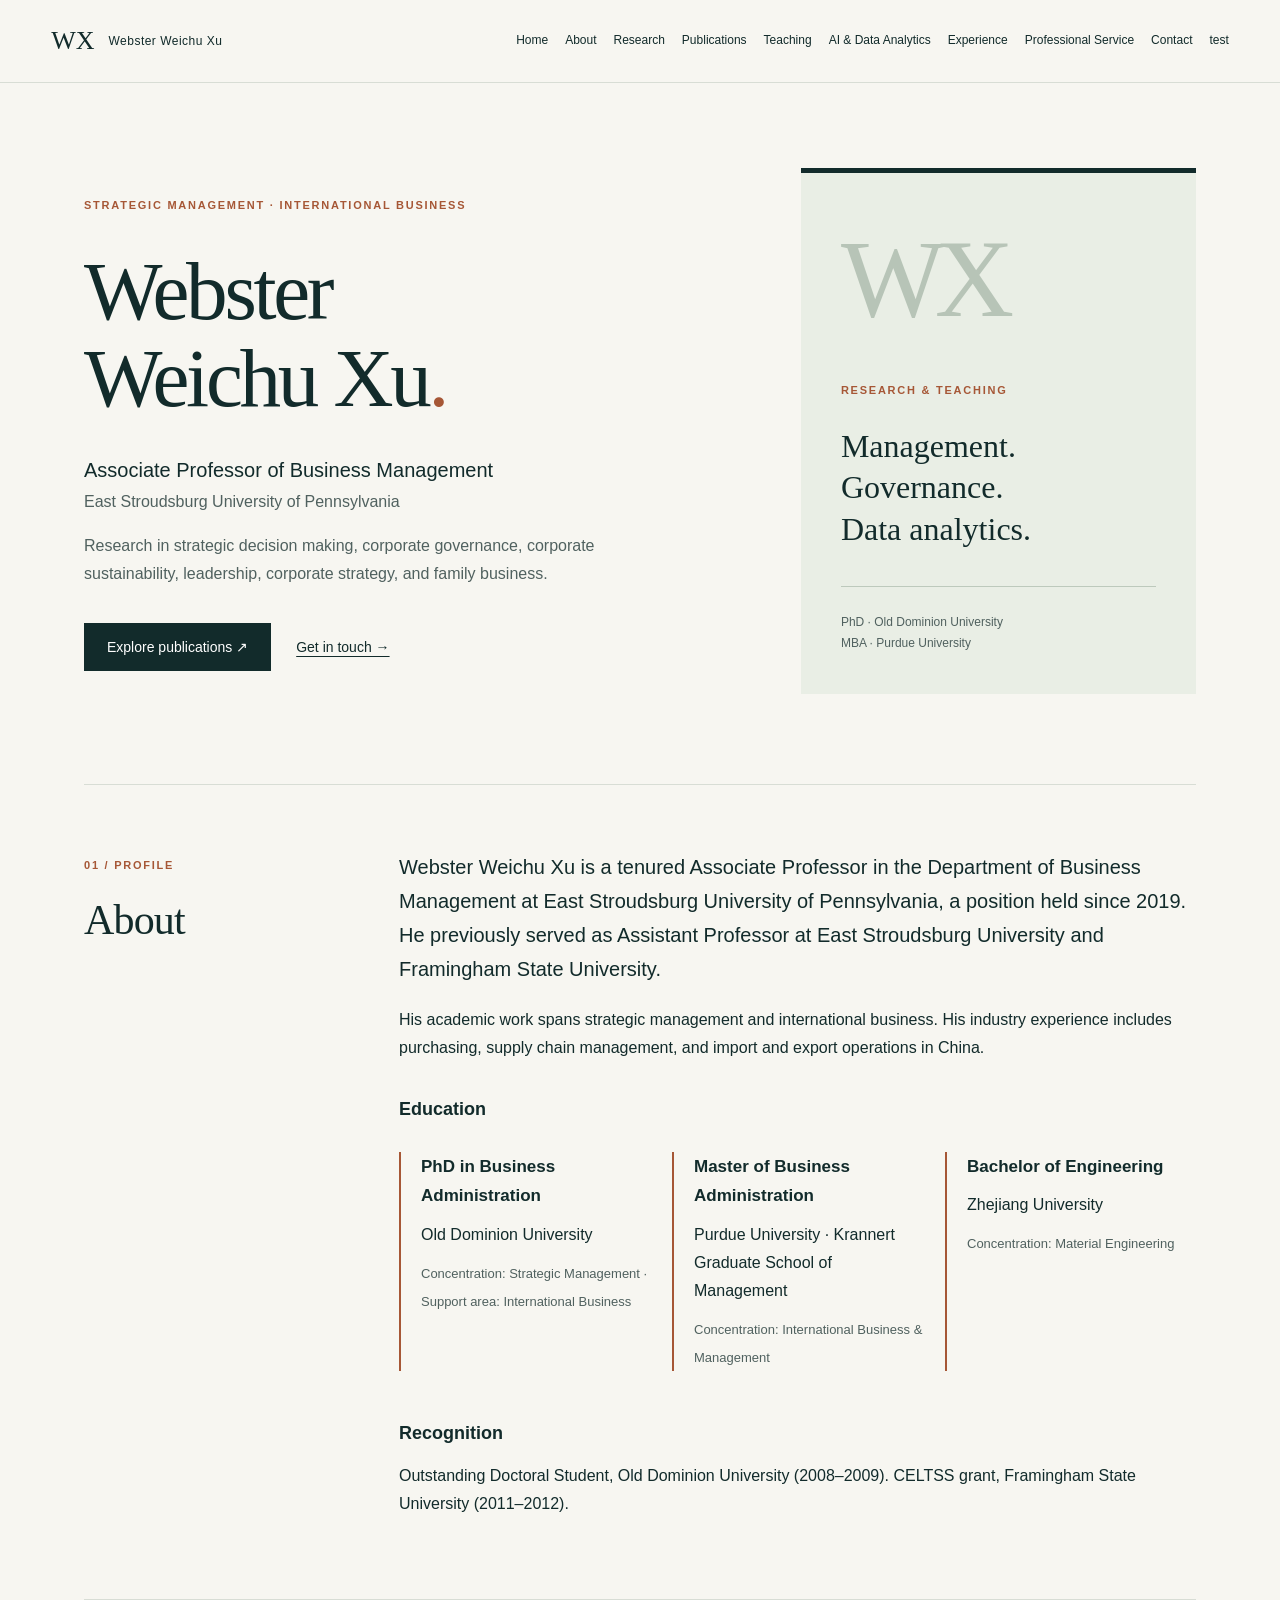
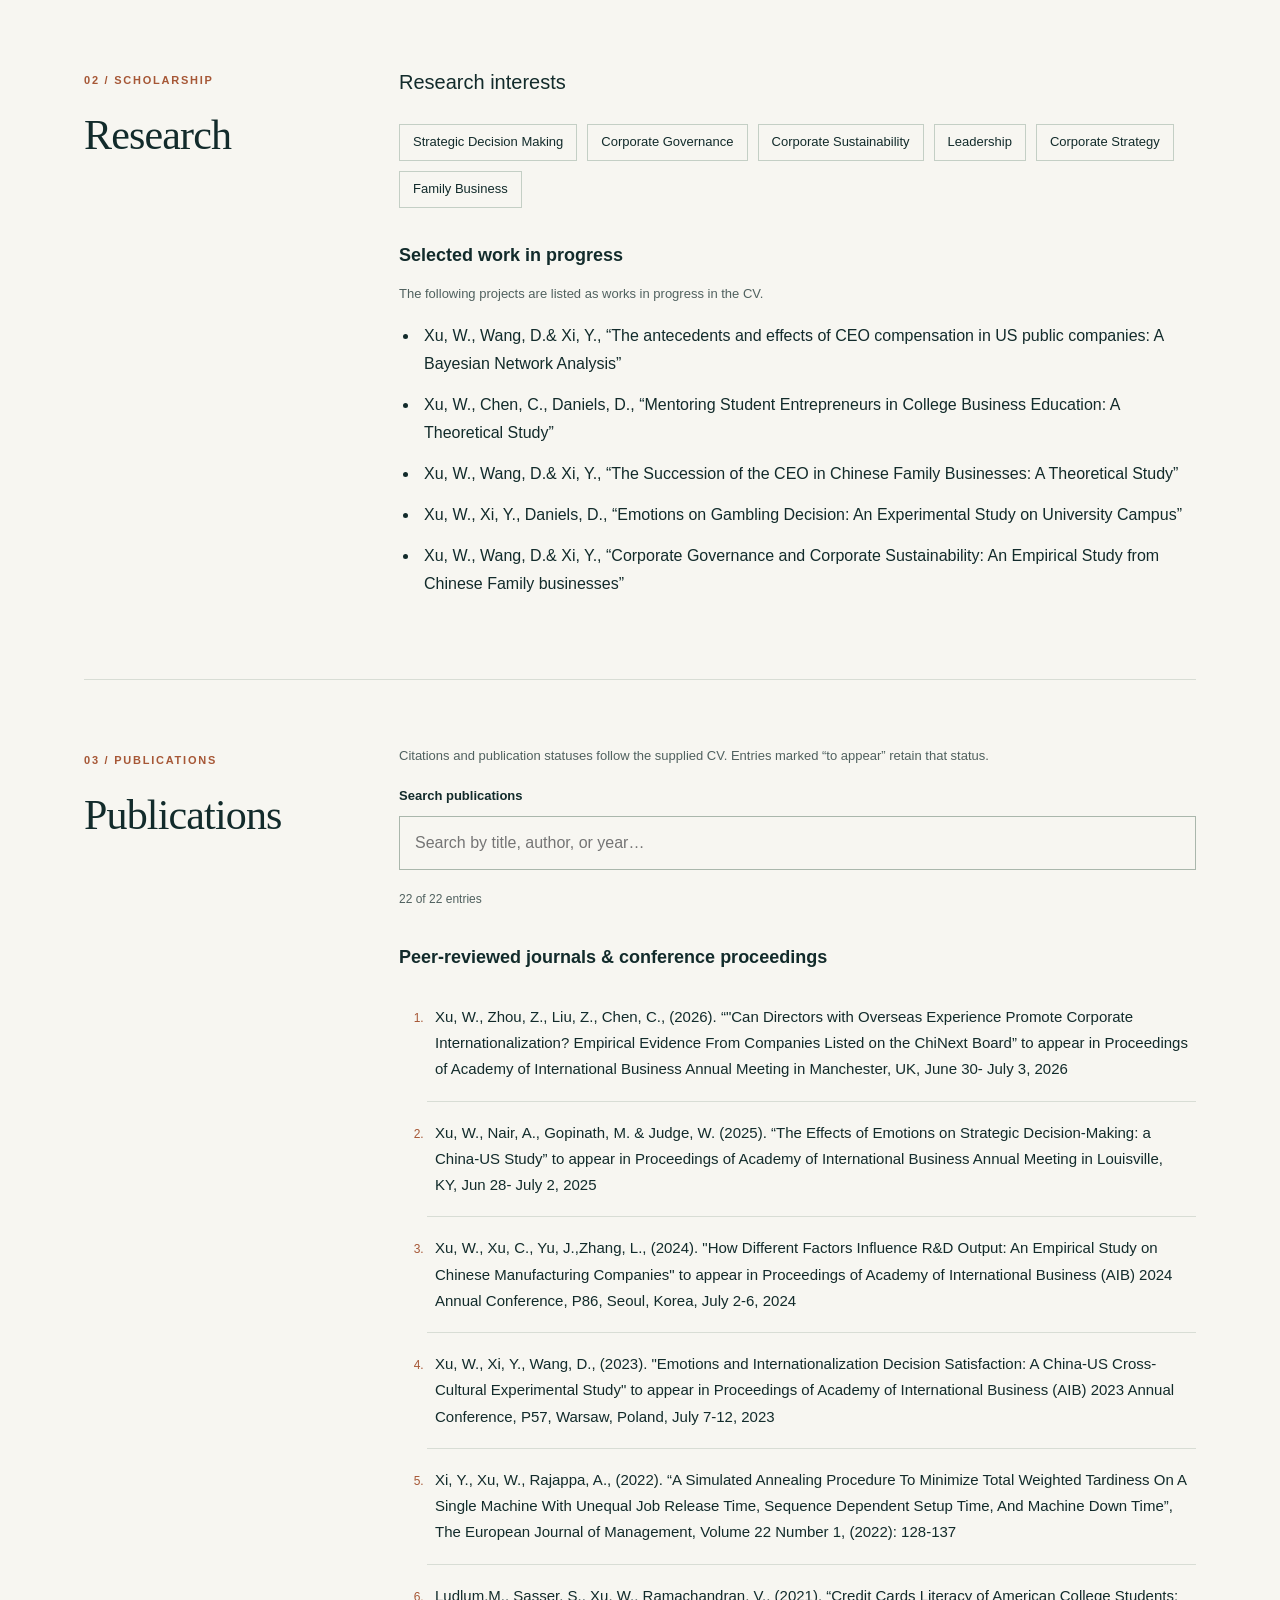
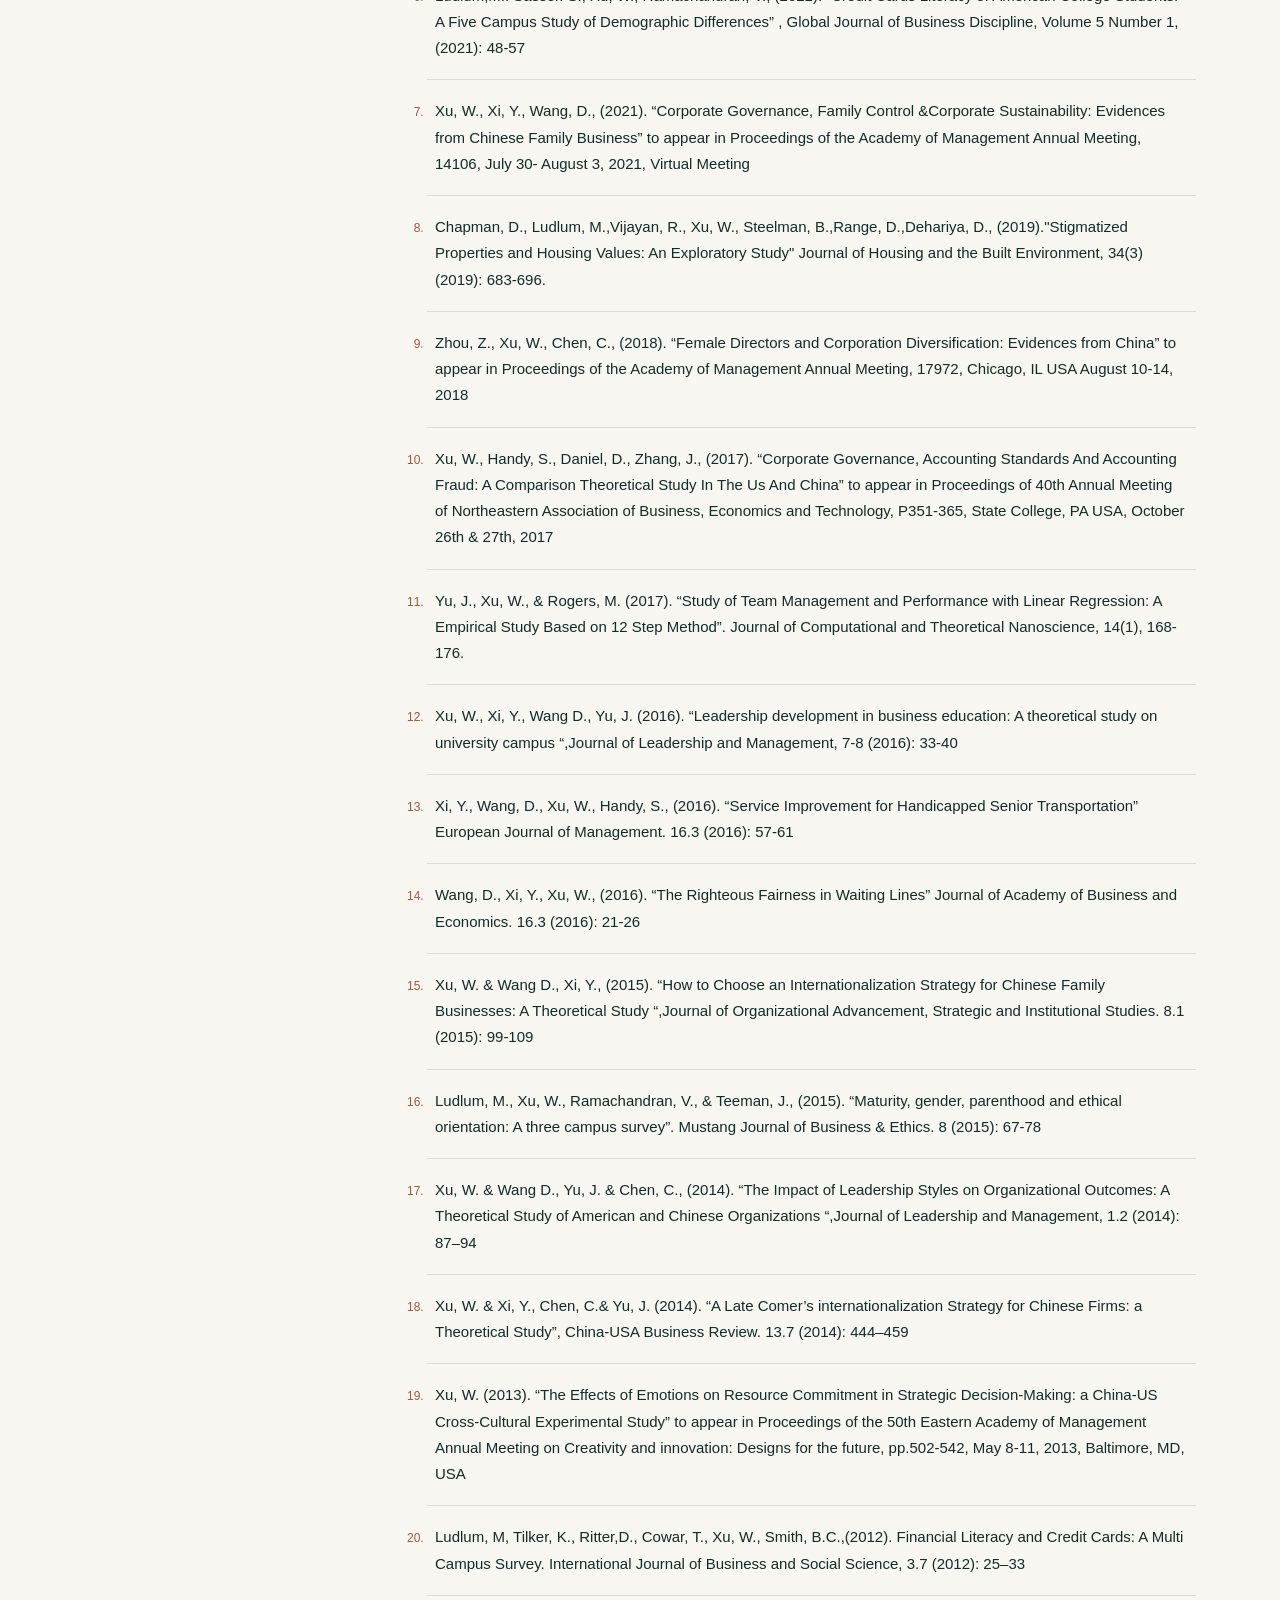
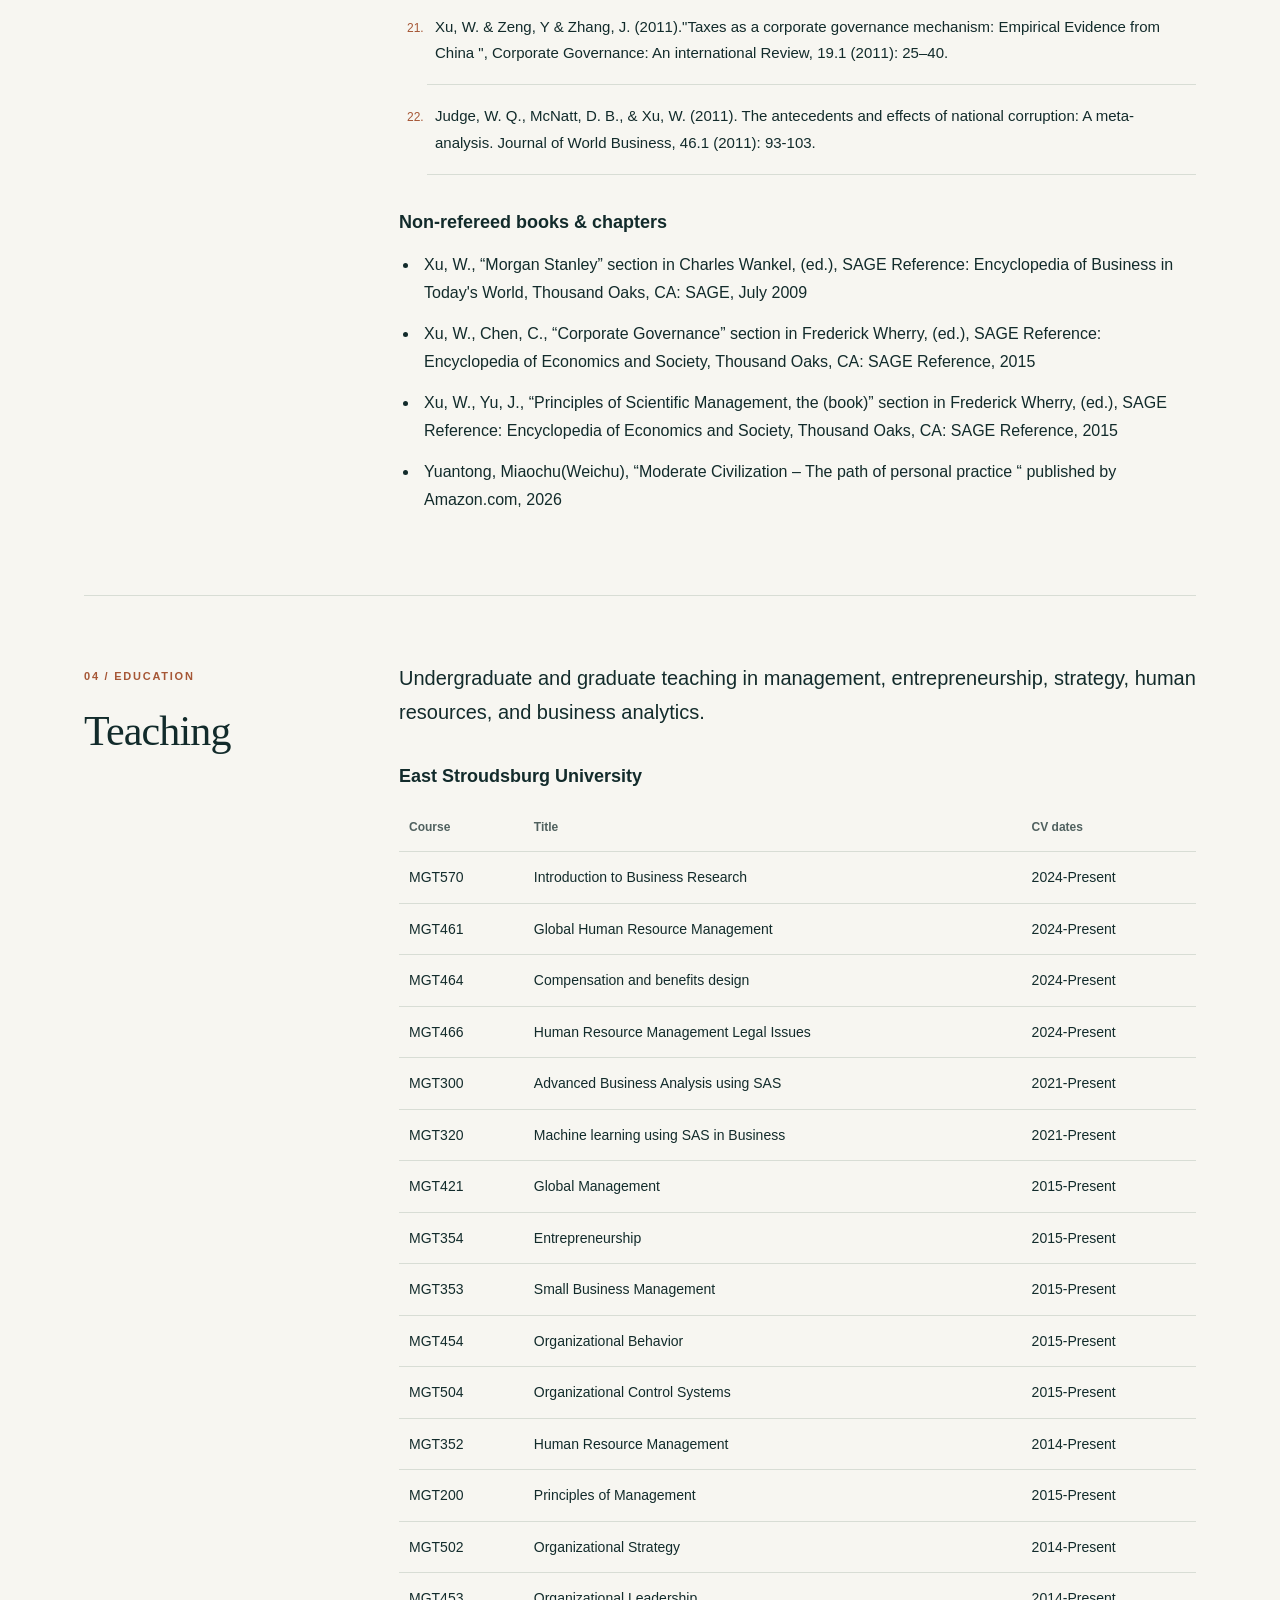
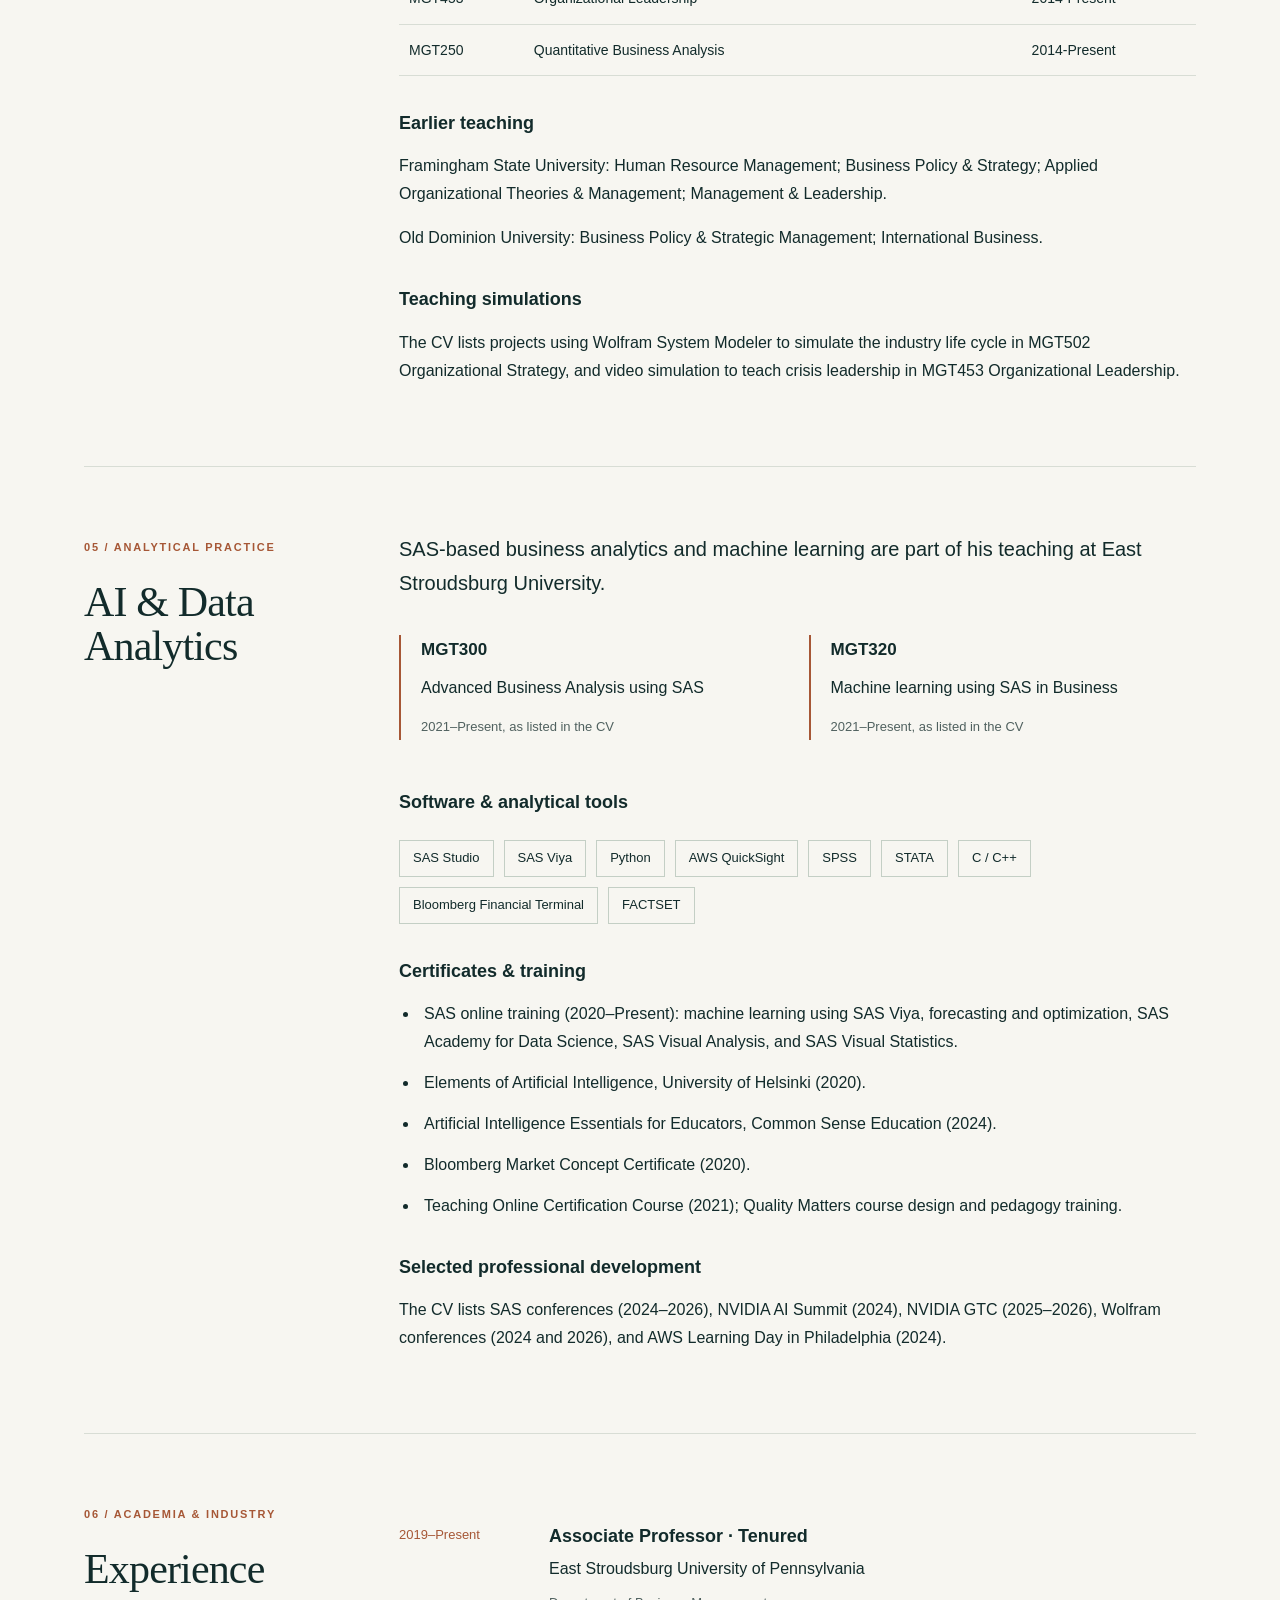
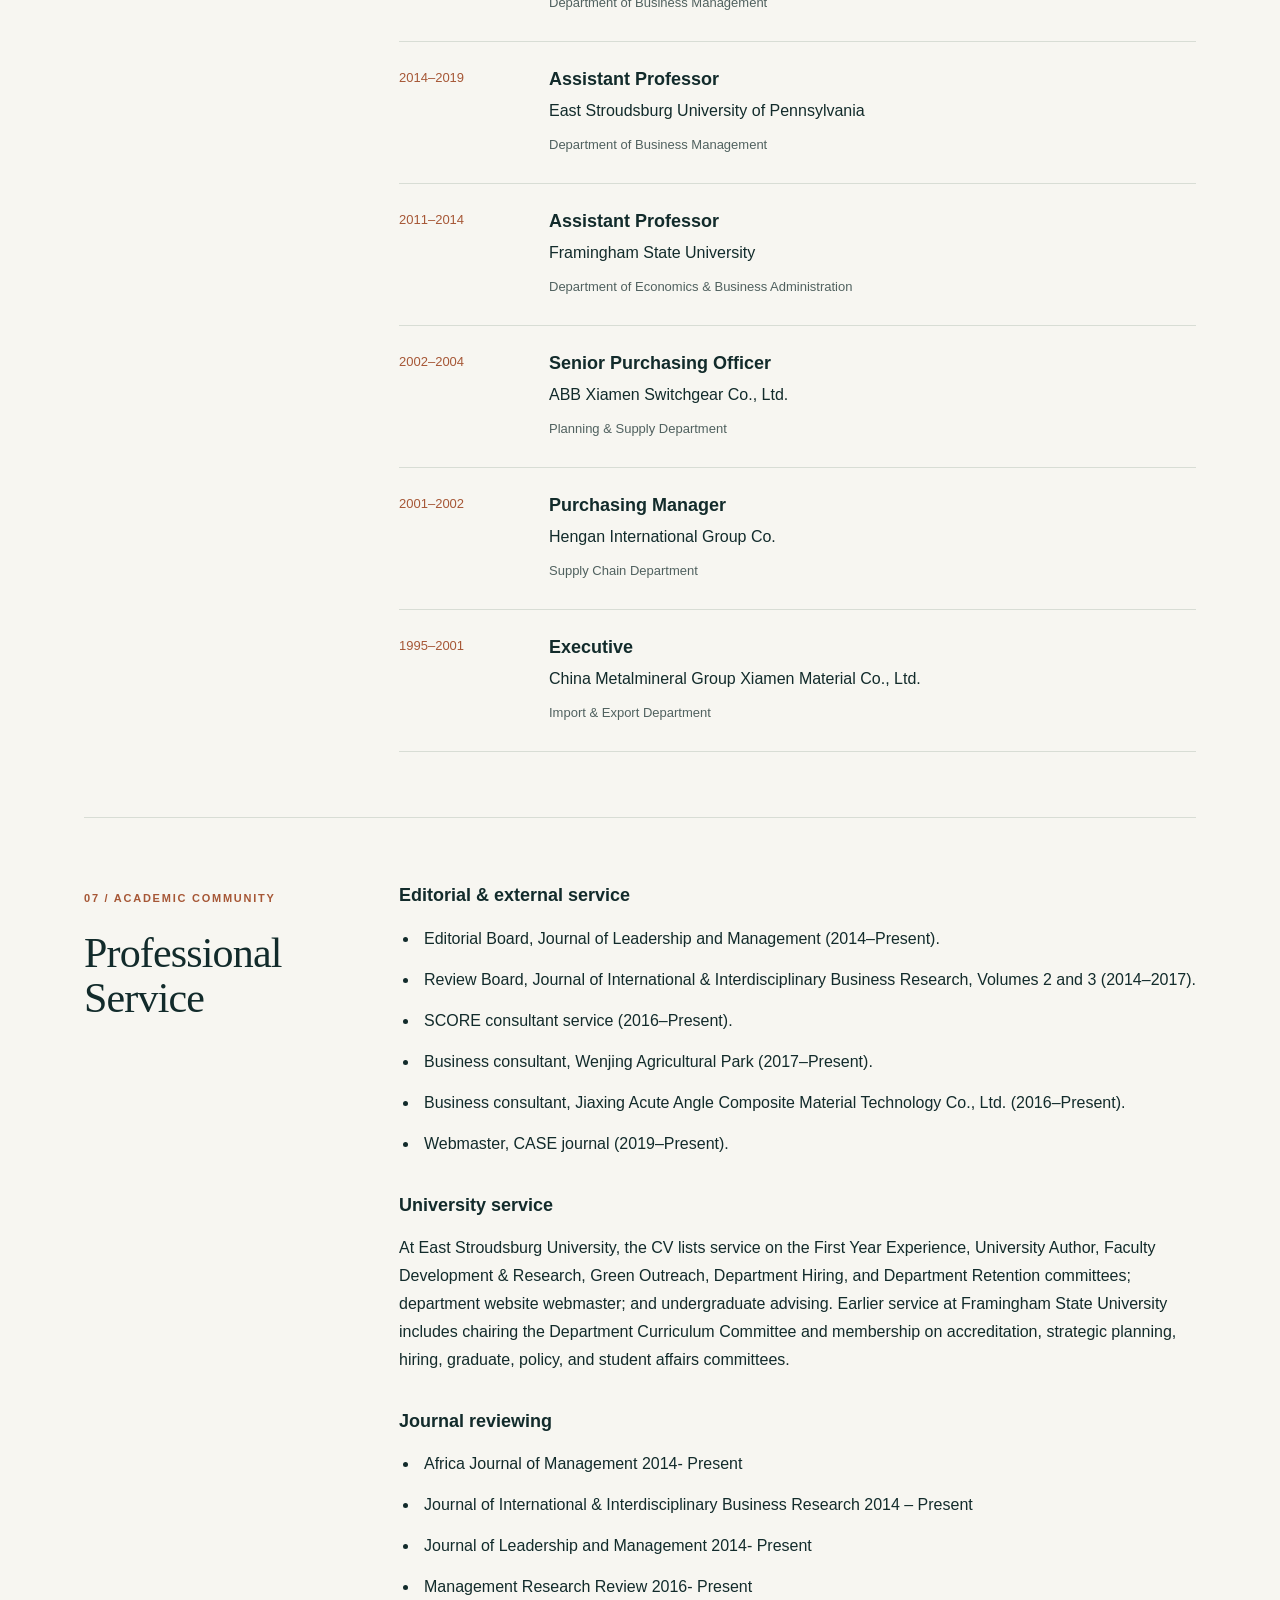
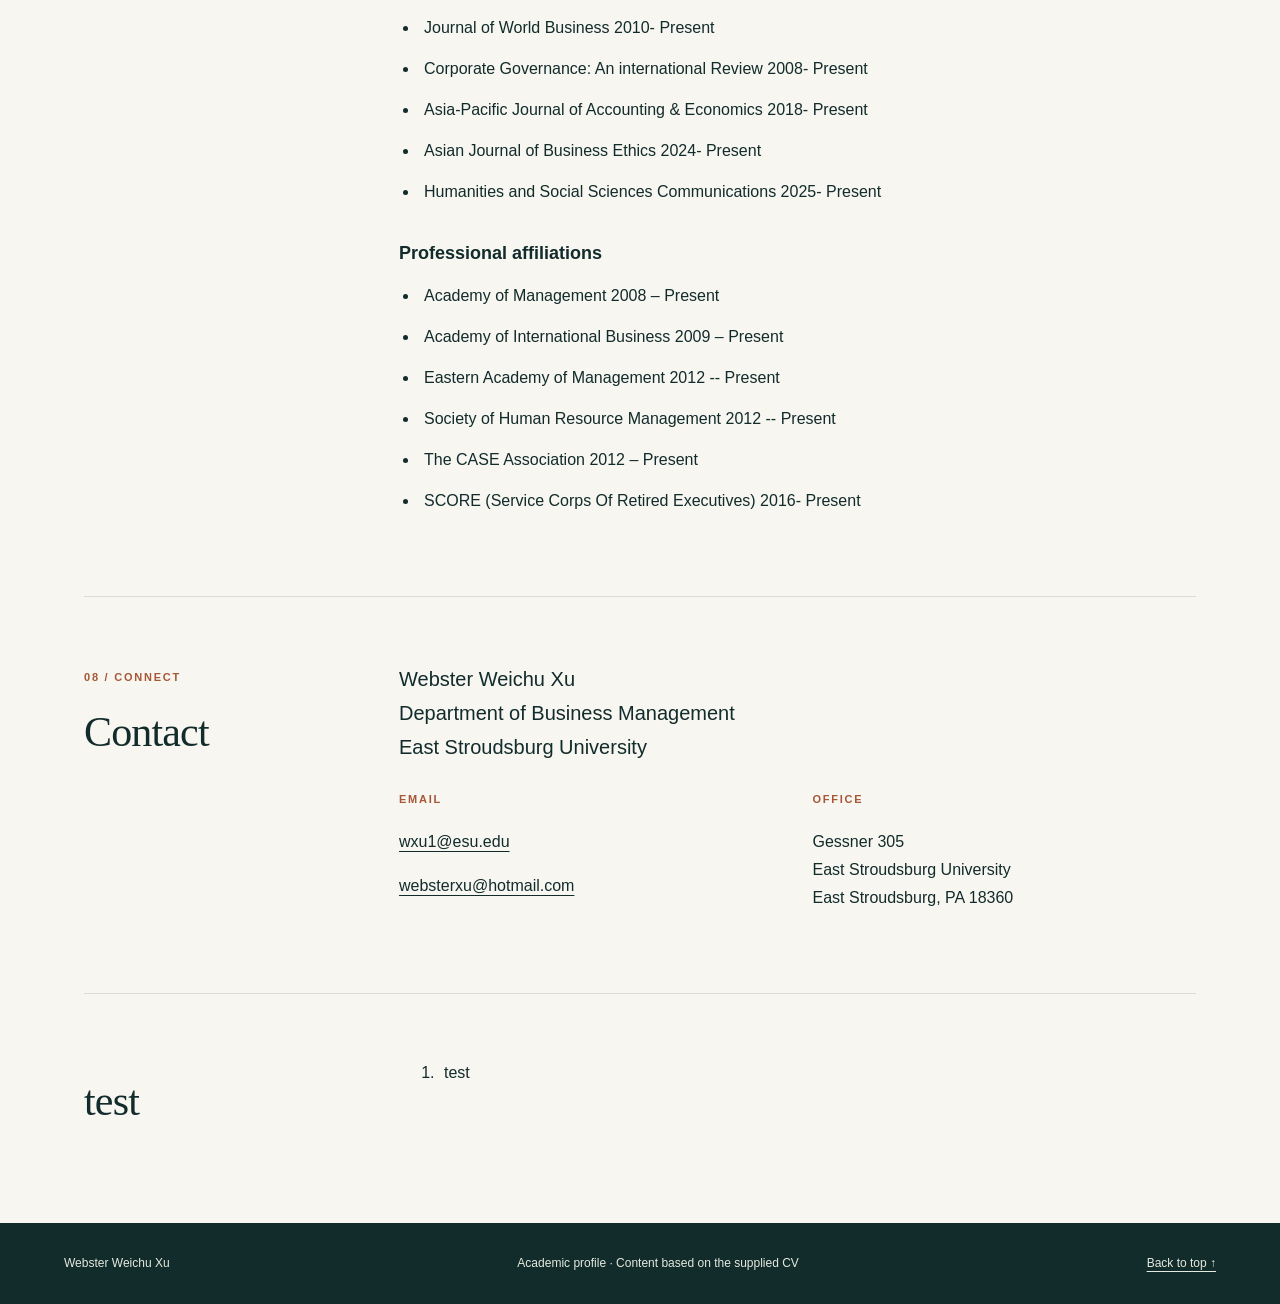
==== commit 618dc36b: "Create academic website section" ====
--- a/index.html
+++ b/index.html
@@ -1 +1 @@
-<!doctype html><html lang="en"><head><meta charset="utf-8"><meta name="viewport" content="width=device-width, initial-scale=1"><title>Webster Weichu Xu | Academic Website</title><meta name="description" content="Webster Weichu Xu, Associate Professor of Business Management at East Stroudsburg University. Research, publications, teaching, and AI and data analytics."><meta name="theme-color" content="#122b2b"><link rel="stylesheet" href="styles.css"></head><body><a class="skip-link" href="#about">Skip to content</a><header><a class="brand" href="#home">WX<span>Webster Weichu Xu</span></a><button id="menu" type="button" aria-expanded="false" aria-controls="nav">Menu</button><nav id="nav" aria-label="Main navigation"><a href="#home">Home</a><a href="#about">About</a><a href="#research">Research</a><a href="#publications">Publications</a><a href="#teaching">Teaching</a><a href="#ai-data">AI & Data Analytics</a><a href="#experience">Experience</a><a href="#service">Professional Service</a><a href="#contact">Contact</a></nav></header><main><section id="home" class="hero"><div class="hero-copy"><span class="eyebrow">STRATEGIC MANAGEMENT · INTERNATIONAL BUSINESS</span><h1>Webster<br>Weichu Xu<span class="accent">.</span></h1><p class="role">Associate Professor of Business Management</p><p class="institution">East Stroudsburg University of Pennsylvania</p><p class="intro">Research in strategic decision making, corporate governance, corporate sustainability, leadership, corporate strategy, and family business.</p><div class="actions"><a class="button" href="#publications">Explore publications <span aria-hidden="true">↗</span></a><a class="text-link" href="#contact">Get in touch →</a></div></div><aside class="hero-aside"><div class="monogram" aria-hidden="true">WX</div><p class="eyebrow">RESEARCH & TEACHING</p><p>Management.<br>Governance.<br>Data analytics.</p><div class="aside-foot">PhD · Old Dominion University<br>MBA · Purdue University</div></aside></section><section id="about" class="section"><div class="section-title"><span class="eyebrow">01 / PROFILE</span><h2>About</h2></div><div class="section-body"><p class="lead">Webster Weichu Xu is a tenured Associate Professor in the Department of Business Management at East Stroudsburg University of Pennsylvania, a position held since 2019. He previously served as Assistant Professor at East Stroudsburg University and Framingham State University.</p><p>His academic work spans strategic management and international business. His industry experience includes purchasing, supply chain management, and import and export operations in China.</p><h3>Education</h3><div class="education"><article><h4>PhD in Business Administration</h4><p>Old Dominion University</p><small>Concentration: Strategic Management · Support area: International Business</small></article><article><h4>Master of Business Administration</h4><p>Purdue University · Krannert Graduate School of Management</p><small>Concentration: International Business & Management</small></article><article><h4>Bachelor of Engineering</h4><p>Zhejiang University</p><small>Concentration: Material Engineering</small></article></div><h3>Recognition</h3><p>Outstanding Doctoral Student, Old Dominion University (2008–2009). CELTSS grant, Framingham State University (2011–2012).</p></div></section><section id="research" class="section"><div class="section-title"><span class="eyebrow">02 / SCHOLARSHIP</span><h2>Research</h2></div><div class="section-body"><p class="lead">Research interests</p><div class="tags"><span>Strategic Decision Making</span><span>Corporate Governance</span><span>Corporate Sustainability</span><span>Leadership</span><span>Corporate Strategy</span><span>Family Business</span></div><h3>Selected work in progress</h3><p class="note">The following projects are listed as works in progress in the CV.</p><ul><li>Xu, W., Wang, D.&amp; Xi, Y., “The antecedents and effects of CEO compensation in US public companies: A Bayesian Network Analysis”</li><li>Xu, W., Chen, C., Daniels, D., “Mentoring Student Entrepreneurs in College Business Education: A Theoretical Study”</li><li>Xu, W., Wang, D.&amp; Xi, Y., “The Succession of the CEO in Chinese Family Businesses: A Theoretical Study”</li><li>Xu, W., Xi, Y., Daniels, D., “Emotions on Gambling Decision: An Experimental Study on University Campus”</li><li>Xu, W., Wang, D.&amp; Xi, Y., “Corporate Governance and Corporate Sustainability: An Empirical Study from Chinese Family businesses”</li></ul></div></section><section id="publications" class="section"><div class="section-title"><span class="eyebrow">03 / PUBLICATIONS</span><h2>Publications</h2></div><div class="section-body"><p class="note">Citations and publication statuses follow the supplied CV. Entries marked “to appear” retain that status.</p><label class="search-label" for="pub-search">Search publications</label><input id="pub-search" type="search" placeholder="Search by title, author, or year…"><p id="pub-count" aria-live="polite"></p><h3>Peer-reviewed journals & conference proceedings</h3><ol class="publications"><li class="publication">Xu, W., Zhou, Z., Liu, Z., Chen, C., (2026). “&quot;Can Directors with Overseas Experience Promote Corporate Internationalization? Empirical Evidence From Companies Listed on the ChiNext Board” to appear in Proceedings of Academy of International Business Annual Meeting in Manchester, UK, June 30- July 3, 2026</li><li class="publication">Xu, W., Nair, A., Gopinath, M. &amp; Judge, W. (2025). “The Effects of Emotions on Strategic Decision-Making: a China-US Study” to appear in Proceedings of Academy of International Business Annual Meeting in Louisville, KY, Jun 28- July 2, 2025</li><li class="publication">Xu, W., Xu, C., Yu, J.,Zhang, L., (2024). &quot;How Different Factors Influence R&amp;D Output: An Empirical Study on Chinese Manufacturing Companies&quot; to appear in Proceedings of Academy of International Business (AIB) 2024 Annual Conference, P86, Seoul, Korea, July 2-6, 2024</li><li class="publication">Xu, W., Xi, Y., Wang, D., (2023). &quot;Emotions and Internationalization Decision Satisfaction: A China-US Cross-Cultural Experimental Study&quot; to appear in Proceedings of Academy of International Business (AIB) 2023 Annual Conference, P57, Warsaw, Poland, July 7-12, 2023</li><li class="publication">Xi, Y., Xu, W., Rajappa, A., (2022). “A Simulated Annealing Procedure To Minimize Total Weighted Tardiness On A   Single Machine With Unequal Job Release Time, Sequence Dependent Setup Time, And Machine Down Time”, The European Journal of Management, Volume 22 Number 1, (2022): 128-137</li><li class="publication">Ludlum,M.. Sasser. S., Xu, W., Ramachandran, V., (2021). “Credit Cards Literacy of American College Students: A Five Campus Study of Demographic Differences” , Global Journal of Business Discipline, Volume 5 Number 1,(2021): 48-57</li><li class="publication">Xu, W., Xi, Y., Wang, D., (2021). “Corporate Governance, Family Control &amp;Corporate Sustainability: Evidences from Chinese Family Business” to appear in Proceedings of the Academy of Management Annual Meeting, 14106,  July 30- August 3, 2021, Virtual Meeting</li><li class="publication">Chapman, D., Ludlum, M.,Vijayan, R., Xu, W., Steelman, B.,Range, D.,Dehariya, D., (2019).&quot;Stigmatized Properties and Housing Values: An Exploratory Study&quot; Journal of Housing and the Built Environment, 34(3) (2019): 683-696.</li><li class="publication">Zhou, Z., Xu, W., Chen, C., (2018). “Female Directors and Corporation Diversification: Evidences from China” to appear in Proceedings of the Academy of Management Annual Meeting, 17972, Chicago, IL USA August 10-14, 2018</li><li class="publication">Xu, W., Handy, S., Daniel, D., Zhang, J., (2017). “Corporate Governance, Accounting Standards And Accounting Fraud: A Comparison Theoretical Study In The Us And China” to appear in Proceedings of 40th Annual Meeting of Northeastern Association of Business, Economics and Technology, P351-365, State College, PA USA, October 26th &amp; 27th, 2017</li><li class="publication">Yu, J., Xu, W., &amp; Rogers, M. (2017). “Study of Team Management and Performance with Linear Regression: A Empirical Study Based on 12 Step Method”. Journal of Computational and Theoretical Nanoscience, 14(1), 168-176.</li><li class="publication">Xu, W., Xi, Y., Wang D., Yu, J. (2016). “Leadership development in business education: A theoretical study on university campus “,Journal of Leadership and Management,  7-8 (2016): 33-40</li><li class="publication">Xi, Y., Wang, D., Xu, W., Handy, S., (2016). “Service Improvement for Handicapped Senior Transportation” European Journal of Management. 16.3 (2016): 57-61</li><li class="publication">Wang, D., Xi, Y., Xu, W., (2016). “The Righteous Fairness in Waiting Lines” Journal of Academy of Business and Economics. 16.3 (2016): 21-26</li><li class="publication">Xu, W. &amp; Wang D., Xi, Y., (2015).  “How to Choose an Internationalization Strategy for Chinese Family Businesses: A Theoretical Study “,Journal of Organizational Advancement, Strategic and Institutional Studies. 8.1 (2015): 99-109</li><li class="publication">Ludlum, M., Xu, W., Ramachandran, V., &amp; Teeman, J., (2015). “Maturity, gender, parenthood and ethical orientation: A three campus survey”. Mustang Journal of Business &amp; Ethics. 8 (2015): 67-78 </li><li class="publication">Xu, W. &amp; Wang D., Yu, J. &amp; Chen, C., (2014).  “The Impact of Leadership Styles on Organizational Outcomes: A Theoretical Study of American and Chinese Organizations “,Journal of Leadership and Management, 1.2 (2014): 87–94</li><li class="publication">Xu, W. &amp; Xi, Y., Chen, C.&amp; Yu, J. (2014).  “A Late Comer’s internationalization Strategy for Chinese Firms: a Theoretical Study”, China-USA Business Review. 13.7 (2014): 444–459</li><li class="publication">Xu, W. (2013). “The Effects of Emotions on Resource Commitment in Strategic Decision-Making: a China-US Cross-Cultural Experimental Study” to appear in Proceedings of the 50th Eastern Academy of Management Annual Meeting on Creativity and innovation: Designs for the future, pp.502-542, May 8-11, 2013, Baltimore, MD, USA</li><li class="publication">Ludlum, M, Tilker, K., Ritter,D., Cowar, T., Xu, W., Smith, B.C.,(2012). Financial Literacy and Credit Cards: A   Multi Campus Survey. International Journal of Business and Social Science, 3.7 (2012): 25–33</li><li class="publication">Xu, W. &amp; Zeng, Y &amp; Zhang, J. (2011).&quot;Taxes as a corporate governance mechanism: Empirical Evidence from China &quot;, Corporate Governance: An international Review, 19.1 (2011): 25–40.</li><li class="publication">Judge, W. Q., McNatt, D. B., &amp; Xu, W. (2011). The antecedents and effects of national corruption: A meta-analysis. Journal of World Business, 46.1 (2011): 93-103.</li></ol><h3>Non-refereed books & chapters</h3><ul><li>Xu, W., “Morgan Stanley” section in Charles Wankel, (ed.), SAGE Reference: Encyclopedia of Business in Today&#x27;s World, Thousand Oaks, CA: SAGE, July 2009</li><li>Xu, W., Chen, C., “Corporate Governance” section in Frederick Wherry, (ed.), SAGE Reference: Encyclopedia of Economics and Society, Thousand Oaks, CA: SAGE Reference, 2015</li><li>Xu, W., Yu, J., “Principles of Scientific Management, the (book)” section in Frederick Wherry, (ed.), SAGE Reference: Encyclopedia of Economics and Society, Thousand Oaks, CA: SAGE Reference, 2015</li><li>Yuantong, Miaochu(Weichu), “Moderate Civilization – The path of personal practice “ published by Amazon.com, 2026</li></ul></div></section><section id="teaching" class="section"><div class="section-title"><span class="eyebrow">04 / EDUCATION</span><h2>Teaching</h2></div><div class="section-body"><p class="lead">Undergraduate and graduate teaching in management, entrepreneurship, strategy, human resources, and business analytics.</p><h3>East Stroudsburg University</h3><div class="table-wrap"><table><thead><tr><th>Course</th><th>Title</th><th>CV dates</th></tr></thead><tbody><tr><td>MGT570</td><td>Introduction to Business Research</td><td>2024-Present</td></tr><tr><td>MGT461</td><td>Global Human Resource Management</td><td>2024-Present</td></tr><tr><td>MGT464</td><td>Compensation and benefits design</td><td>2024-Present</td></tr><tr><td>MGT466</td><td>Human Resource Management Legal Issues</td><td>2024-Present</td></tr><tr><td>MGT300</td><td>Advanced Business Analysis using SAS</td><td>2021-Present</td></tr><tr><td>MGT320</td><td>Machine learning using SAS in Business</td><td>2021-Present</td></tr><tr><td>MGT421</td><td>Global Management</td><td>2015-Present</td></tr><tr><td>MGT354</td><td>Entrepreneurship</td><td>2015-Present</td></tr><tr><td>MGT353</td><td>Small Business Management</td><td>2015-Present</td></tr><tr><td>MGT454</td><td>Organizational Behavior</td><td>2015-Present</td></tr><tr><td>MGT504</td><td>Organizational Control Systems</td><td>2015-Present</td></tr><tr><td>MGT352</td><td>Human Resource Management</td><td>2014-Present</td></tr><tr><td>MGT200</td><td>Principles of Management</td><td>2015-Present</td></tr><tr><td>MGT502</td><td>Organizational Strategy</td><td>2014-Present</td></tr><tr><td>MGT453</td><td>Organizational Leadership</td><td>2014-Present</td></tr><tr><td>MGT250</td><td>Quantitative Business Analysis</td><td>2014-Present</td></tr></tbody></table></div><h3>Earlier teaching</h3><p>Framingham State University: Human Resource Management; Business Policy & Strategy; Applied Organizational Theories & Management; Management & Leadership.</p><p>Old Dominion University: Business Policy & Strategic Management; International Business.</p><h3>Teaching simulations</h3><p>The CV lists projects using Wolfram System Modeler to simulate the industry life cycle in MGT502 Organizational Strategy, and video simulation to teach crisis leadership in MGT453 Organizational Leadership.</p></div></section><section id="ai-data" class="section"><div class="section-title"><span class="eyebrow">05 / ANALYTICAL PRACTICE</span><h2>AI & Data Analytics</h2></div><div class="section-body"><p class="lead">SAS-based business analytics and machine learning are part of his teaching at East Stroudsburg University.</p><div class="education"><article><h4>MGT300</h4><p>Advanced Business Analysis using SAS</p><small>2021–Present, as listed in the CV</small></article><article><h4>MGT320</h4><p>Machine learning using SAS in Business</p><small>2021–Present, as listed in the CV</small></article></div><h3>Software & analytical tools</h3><div class="tags"><span>SAS Studio</span><span>SAS Viya</span><span>Python</span><span>AWS QuickSight</span><span>SPSS</span><span>STATA</span><span>C / C++</span><span>Bloomberg Financial Terminal</span><span>FACTSET</span></div><h3>Certificates & training</h3><ul><li>SAS online training (2020–Present): machine learning using SAS Viya, forecasting and optimization, SAS Academy for Data Science, SAS Visual Analysis, and SAS Visual Statistics.</li><li>Elements of Artificial Intelligence, University of Helsinki (2020).</li><li>Artificial Intelligence Essentials for Educators, Common Sense Education (2024).</li><li>Bloomberg Market Concept Certificate (2020).</li><li>Teaching Online Certification Course (2021); Quality Matters course design and pedagogy training.</li></ul><h3>Selected professional development</h3><p>The CV lists SAS conferences (2024–2026), NVIDIA AI Summit (2024), NVIDIA GTC (2025–2026), Wolfram conferences (2024 and 2026), and AWS Learning Day in Philadelphia (2024).</p></div></section><section id="experience" class="section"><div class="section-title"><span class="eyebrow">06 / ACADEMIA & INDUSTRY</span><h2>Experience</h2></div><div class="section-body"><div class="timeline"><article><span class="date">2019–Present</span><div><h3>Associate Professor · Tenured</h3><p>East Stroudsburg University of Pennsylvania</p><small>Department of Business Management</small></div></article><article><span class="date">2014–2019</span><div><h3>Assistant Professor</h3><p>East Stroudsburg University of Pennsylvania</p><small>Department of Business Management</small></div></article><article><span class="date">2011–2014</span><div><h3>Assistant Professor</h3><p>Framingham State University</p><small>Department of Economics & Business Administration</small></div></article><article><span class="date">2002–2004</span><div><h3>Senior Purchasing Officer</h3><p>ABB Xiamen Switchgear Co., Ltd.</p><small>Planning & Supply Department</small></div></article><article><span class="date">2001–2002</span><div><h3>Purchasing Manager</h3><p>Hengan International Group Co.</p><small>Supply Chain Department</small></div></article><article><span class="date">1995–2001</span><div><h3>Executive</h3><p>China Metalmineral Group Xiamen Material Co., Ltd.</p><small>Import & Export Department</small></div></article></div></div></section><section id="service" class="section"><div class="section-title"><span class="eyebrow">07 / ACADEMIC COMMUNITY</span><h2>Professional Service</h2></div><div class="section-body"><h3>Editorial & external service</h3><ul><li>Editorial Board, Journal of Leadership and Management (2014–Present).</li><li>Review Board, Journal of International & Interdisciplinary Business Research, Volumes 2 and 3 (2014–2017).</li><li>SCORE consultant service (2016–Present).</li><li>Business consultant, Wenjing Agricultural Park (2017–Present).</li><li>Business consultant, Jiaxing Acute Angle Composite Material Technology Co., Ltd. (2016–Present).</li><li>Webmaster, CASE journal (2019–Present).</li></ul><h3>University service</h3><p>At East Stroudsburg University, the CV lists service on the First Year Experience, University Author, Faculty Development & Research, Green Outreach, Department Hiring, and Department Retention committees; department website webmaster; and undergraduate advising. Earlier service at Framingham State University includes chairing the Department Curriculum Committee and membership on accreditation, strategic planning, hiring, graduate, policy, and student affairs committees.</p><h3>Journal reviewing</h3><ul><li>Africa Journal of Management 2014- Present</li><li>Journal of International &amp; Interdisciplinary Business Research 2014 – Present</li><li>Journal of Leadership and Management 2014- Present</li><li>Management Research Review 2016- Present</li><li>Journal of World Business 2010- Present</li><li>Corporate Governance: An international Review 2008- Present</li><li>Asia-Pacific Journal of Accounting &amp; Economics 2018- Present</li><li>Asian Journal of Business Ethics 2024- Present</li><li>Humanities and Social Sciences Communications 2025- Present</li></ul><h3>Professional affiliations</h3><ul><li>Academy of Management 2008 – Present</li><li>Academy of International Business 2009 – Present</li><li>Eastern Academy of Management 2012 -- Present</li><li>Society of Human Resource Management 2012 -- Present</li><li>The CASE Association 2012 – Present</li><li>SCORE (Service Corps Of Retired Executives) 2016- Present</li></ul></div></section><section id="contact" class="section"><div class="section-title"><span class="eyebrow">08 / CONNECT</span><h2>Contact</h2></div><div class="section-body"><p class="lead">Webster Weichu Xu<br>Department of Business Management<br>East Stroudsburg University</p><div class="contact-grid"><div><span class="eyebrow">EMAIL</span><p><a href="mailto:wxu1@esu.edu">wxu1@esu.edu</a></p><p><a href="mailto:websterxu@hotmail.com">websterxu@hotmail.com</a></p></div><div><span class="eyebrow">OFFICE</span><p>Gessner 305<br>East Stroudsburg University<br>East Stroudsburg, PA 18360</p></div></div></div></section></main><footer><span>Webster Weichu Xu</span><span>Academic profile · Content based on the supplied CV</span><a href="#home">Back to top ↑</a></footer><script src="script.js"></script></body></html>
+<!doctype html><html lang="en"><head><meta charset="utf-8"><meta name="viewport" content="width=device-width, initial-scale=1"><title>Webster Weichu Xu | Academic Website</title><meta name="description" content="Webster Weichu Xu, Associate Professor of Business Management at East Stroudsburg University. Research, publications, teaching, and AI and data analytics."><meta name="theme-color" content="#122b2b"><link rel="stylesheet" href="styles.css"></head><body><a class="skip-link" href="#about">Skip to content</a><header><a class="brand" href="#home">WX<span>Webster Weichu Xu</span></a><button id="menu" type="button" aria-expanded="false" aria-controls="nav">Menu</button><nav id="nav" aria-label="Main navigation"><a href="#home">Home</a><a href="#about">About</a><a href="#research">Research</a><a href="#publications">Publications</a><a href="#teaching">Teaching</a><a href="#ai-data">AI & Data Analytics</a><a href="#experience">Experience</a><a href="#service">Professional Service</a><a href="#contact">Contact</a><a href="#custom-test">test</a></nav></header><main><section id="home" class="hero"><div class="hero-copy"><span class="eyebrow">STRATEGIC MANAGEMENT · INTERNATIONAL BUSINESS</span><h1>Webster<br>Weichu Xu<span class="accent">.</span></h1><p class="role">Associate Professor of Business Management</p><p class="institution">East Stroudsburg University of Pennsylvania</p><p class="intro">Research in strategic decision making, corporate governance, corporate sustainability, leadership, corporate strategy, and family business.</p><div class="actions"><a class="button" href="#publications">Explore publications <span aria-hidden="true">↗</span></a><a class="text-link" href="#contact">Get in touch →</a></div></div><aside class="hero-aside"><div class="monogram" aria-hidden="true">WX</div><p class="eyebrow">RESEARCH & TEACHING</p><p>Management.<br>Governance.<br>Data analytics.</p><div class="aside-foot">PhD · Old Dominion University<br>MBA · Purdue University</div></aside></section><section id="about" class="section"><div class="section-title"><span class="eyebrow">01 / PROFILE</span><h2>About</h2></div><div class="section-body"><p class="lead">Webster Weichu Xu is a tenured Associate Professor in the Department of Business Management at East Stroudsburg University of Pennsylvania, a position held since 2019. He previously served as Assistant Professor at East Stroudsburg University and Framingham State University.</p><p>His academic work spans strategic management and international business. His industry experience includes purchasing, supply chain management, and import and export operations in China.</p><h3>Education</h3><div class="education"><article><h4>PhD in Business Administration</h4><p>Old Dominion University</p><small>Concentration: Strategic Management · Support area: International Business</small></article><article><h4>Master of Business Administration</h4><p>Purdue University · Krannert Graduate School of Management</p><small>Concentration: International Business & Management</small></article><article><h4>Bachelor of Engineering</h4><p>Zhejiang University</p><small>Concentration: Material Engineering</small></article></div><h3>Recognition</h3><p>Outstanding Doctoral Student, Old Dominion University (2008–2009). CELTSS grant, Framingham State University (2011–2012).</p></div></section><section id="research" class="section"><div class="section-title"><span class="eyebrow">02 / SCHOLARSHIP</span><h2>Research</h2></div><div class="section-body"><p class="lead">Research interests</p><div class="tags"><span>Strategic Decision Making</span><span>Corporate Governance</span><span>Corporate Sustainability</span><span>Leadership</span><span>Corporate Strategy</span><span>Family Business</span></div><h3>Selected work in progress</h3><p class="note">The following projects are listed as works in progress in the CV.</p><ul><li>Xu, W., Wang, D.&amp; Xi, Y., “The antecedents and effects of CEO compensation in US public companies: A Bayesian Network Analysis”</li><li>Xu, W., Chen, C., Daniels, D., “Mentoring Student Entrepreneurs in College Business Education: A Theoretical Study”</li><li>Xu, W., Wang, D.&amp; Xi, Y., “The Succession of the CEO in Chinese Family Businesses: A Theoretical Study”</li><li>Xu, W., Xi, Y., Daniels, D., “Emotions on Gambling Decision: An Experimental Study on University Campus”</li><li>Xu, W., Wang, D.&amp; Xi, Y., “Corporate Governance and Corporate Sustainability: An Empirical Study from Chinese Family businesses”</li></ul></div></section><section id="publications" class="section"><div class="section-title"><span class="eyebrow">03 / PUBLICATIONS</span><h2>Publications</h2></div><div class="section-body"><p class="note">Citations and publication statuses follow the supplied CV. Entries marked “to appear” retain that status.</p><label class="search-label" for="pub-search">Search publications</label><input id="pub-search" type="search" placeholder="Search by title, author, or year…"><p id="pub-count" aria-live="polite"></p><h3>Peer-reviewed journals & conference proceedings</h3><ol class="publications"><li class="publication">Xu, W., Zhou, Z., Liu, Z., Chen, C., (2026). “&quot;Can Directors with Overseas Experience Promote Corporate Internationalization? Empirical Evidence From Companies Listed on the ChiNext Board” to appear in Proceedings of Academy of International Business Annual Meeting in Manchester, UK, June 30- July 3, 2026</li><li class="publication">Xu, W., Nair, A., Gopinath, M. &amp; Judge, W. (2025). “The Effects of Emotions on Strategic Decision-Making: a China-US Study” to appear in Proceedings of Academy of International Business Annual Meeting in Louisville, KY, Jun 28- July 2, 2025</li><li class="publication">Xu, W., Xu, C., Yu, J.,Zhang, L., (2024). &quot;How Different Factors Influence R&amp;D Output: An Empirical Study on Chinese Manufacturing Companies&quot; to appear in Proceedings of Academy of International Business (AIB) 2024 Annual Conference, P86, Seoul, Korea, July 2-6, 2024</li><li class="publication">Xu, W., Xi, Y., Wang, D., (2023). &quot;Emotions and Internationalization Decision Satisfaction: A China-US Cross-Cultural Experimental Study&quot; to appear in Proceedings of Academy of International Business (AIB) 2023 Annual Conference, P57, Warsaw, Poland, July 7-12, 2023</li><li class="publication">Xi, Y., Xu, W., Rajappa, A., (2022). “A Simulated Annealing Procedure To Minimize Total Weighted Tardiness On A   Single Machine With Unequal Job Release Time, Sequence Dependent Setup Time, And Machine Down Time”, The European Journal of Management, Volume 22 Number 1, (2022): 128-137</li><li class="publication">Ludlum,M.. Sasser. S., Xu, W., Ramachandran, V., (2021). “Credit Cards Literacy of American College Students: A Five Campus Study of Demographic Differences” , Global Journal of Business Discipline, Volume 5 Number 1,(2021): 48-57</li><li class="publication">Xu, W., Xi, Y., Wang, D., (2021). “Corporate Governance, Family Control &amp;Corporate Sustainability: Evidences from Chinese Family Business” to appear in Proceedings of the Academy of Management Annual Meeting, 14106,  July 30- August 3, 2021, Virtual Meeting</li><li class="publication">Chapman, D., Ludlum, M.,Vijayan, R., Xu, W., Steelman, B.,Range, D.,Dehariya, D., (2019).&quot;Stigmatized Properties and Housing Values: An Exploratory Study&quot; Journal of Housing and the Built Environment, 34(3) (2019): 683-696.</li><li class="publication">Zhou, Z., Xu, W., Chen, C., (2018). “Female Directors and Corporation Diversification: Evidences from China” to appear in Proceedings of the Academy of Management Annual Meeting, 17972, Chicago, IL USA August 10-14, 2018</li><li class="publication">Xu, W., Handy, S., Daniel, D., Zhang, J., (2017). “Corporate Governance, Accounting Standards And Accounting Fraud: A Comparison Theoretical Study In The Us And China” to appear in Proceedings of 40th Annual Meeting of Northeastern Association of Business, Economics and Technology, P351-365, State College, PA USA, October 26th &amp; 27th, 2017</li><li class="publication">Yu, J., Xu, W., &amp; Rogers, M. (2017). “Study of Team Management and Performance with Linear Regression: A Empirical Study Based on 12 Step Method”. Journal of Computational and Theoretical Nanoscience, 14(1), 168-176.</li><li class="publication">Xu, W., Xi, Y., Wang D., Yu, J. (2016). “Leadership development in business education: A theoretical study on university campus “,Journal of Leadership and Management,  7-8 (2016): 33-40</li><li class="publication">Xi, Y., Wang, D., Xu, W., Handy, S., (2016). “Service Improvement for Handicapped Senior Transportation” European Journal of Management. 16.3 (2016): 57-61</li><li class="publication">Wang, D., Xi, Y., Xu, W., (2016). “The Righteous Fairness in Waiting Lines” Journal of Academy of Business and Economics. 16.3 (2016): 21-26</li><li class="publication">Xu, W. &amp; Wang D., Xi, Y., (2015).  “How to Choose an Internationalization Strategy for Chinese Family Businesses: A Theoretical Study “,Journal of Organizational Advancement, Strategic and Institutional Studies. 8.1 (2015): 99-109</li><li class="publication">Ludlum, M., Xu, W., Ramachandran, V., &amp; Teeman, J., (2015). “Maturity, gender, parenthood and ethical orientation: A three campus survey”. Mustang Journal of Business &amp; Ethics. 8 (2015): 67-78 </li><li class="publication">Xu, W. &amp; Wang D., Yu, J. &amp; Chen, C., (2014).  “The Impact of Leadership Styles on Organizational Outcomes: A Theoretical Study of American and Chinese Organizations “,Journal of Leadership and Management, 1.2 (2014): 87–94</li><li class="publication">Xu, W. &amp; Xi, Y., Chen, C.&amp; Yu, J. (2014).  “A Late Comer’s internationalization Strategy for Chinese Firms: a Theoretical Study”, China-USA Business Review. 13.7 (2014): 444–459</li><li class="publication">Xu, W. (2013). “The Effects of Emotions on Resource Commitment in Strategic Decision-Making: a China-US Cross-Cultural Experimental Study” to appear in Proceedings of the 50th Eastern Academy of Management Annual Meeting on Creativity and innovation: Designs for the future, pp.502-542, May 8-11, 2013, Baltimore, MD, USA</li><li class="publication">Ludlum, M, Tilker, K., Ritter,D., Cowar, T., Xu, W., Smith, B.C.,(2012). Financial Literacy and Credit Cards: A   Multi Campus Survey. International Journal of Business and Social Science, 3.7 (2012): 25–33</li><li class="publication">Xu, W. &amp; Zeng, Y &amp; Zhang, J. (2011).&quot;Taxes as a corporate governance mechanism: Empirical Evidence from China &quot;, Corporate Governance: An international Review, 19.1 (2011): 25–40.</li><li class="publication">Judge, W. Q., McNatt, D. B., &amp; Xu, W. (2011). The antecedents and effects of national corruption: A meta-analysis. Journal of World Business, 46.1 (2011): 93-103.</li></ol><h3>Non-refereed books & chapters</h3><ul><li>Xu, W., “Morgan Stanley” section in Charles Wankel, (ed.), SAGE Reference: Encyclopedia of Business in Today&#x27;s World, Thousand Oaks, CA: SAGE, July 2009</li><li>Xu, W., Chen, C., “Corporate Governance” section in Frederick Wherry, (ed.), SAGE Reference: Encyclopedia of Economics and Society, Thousand Oaks, CA: SAGE Reference, 2015</li><li>Xu, W., Yu, J., “Principles of Scientific Management, the (book)” section in Frederick Wherry, (ed.), SAGE Reference: Encyclopedia of Economics and Society, Thousand Oaks, CA: SAGE Reference, 2015</li><li>Yuantong, Miaochu(Weichu), “Moderate Civilization – The path of personal practice “ published by Amazon.com, 2026</li></ul></div></section><section id="teaching" class="section"><div class="section-title"><span class="eyebrow">04 / EDUCATION</span><h2>Teaching</h2></div><div class="section-body"><p class="lead">Undergraduate and graduate teaching in management, entrepreneurship, strategy, human resources, and business analytics.</p><h3>East Stroudsburg University</h3><div class="table-wrap"><table><thead><tr><th>Course</th><th>Title</th><th>CV dates</th></tr></thead><tbody><tr><td>MGT570</td><td>Introduction to Business Research</td><td>2024-Present</td></tr><tr><td>MGT461</td><td>Global Human Resource Management</td><td>2024-Present</td></tr><tr><td>MGT464</td><td>Compensation and benefits design</td><td>2024-Present</td></tr><tr><td>MGT466</td><td>Human Resource Management Legal Issues</td><td>2024-Present</td></tr><tr><td>MGT300</td><td>Advanced Business Analysis using SAS</td><td>2021-Present</td></tr><tr><td>MGT320</td><td>Machine learning using SAS in Business</td><td>2021-Present</td></tr><tr><td>MGT421</td><td>Global Management</td><td>2015-Present</td></tr><tr><td>MGT354</td><td>Entrepreneurship</td><td>2015-Present</td></tr><tr><td>MGT353</td><td>Small Business Management</td><td>2015-Present</td></tr><tr><td>MGT454</td><td>Organizational Behavior</td><td>2015-Present</td></tr><tr><td>MGT504</td><td>Organizational Control Systems</td><td>2015-Present</td></tr><tr><td>MGT352</td><td>Human Resource Management</td><td>2014-Present</td></tr><tr><td>MGT200</td><td>Principles of Management</td><td>2015-Present</td></tr><tr><td>MGT502</td><td>Organizational Strategy</td><td>2014-Present</td></tr><tr><td>MGT453</td><td>Organizational Leadership</td><td>2014-Present</td></tr><tr><td>MGT250</td><td>Quantitative Business Analysis</td><td>2014-Present</td></tr></tbody></table></div><h3>Earlier teaching</h3><p>Framingham State University: Human Resource Management; Business Policy & Strategy; Applied Organizational Theories & Management; Management & Leadership.</p><p>Old Dominion University: Business Policy & Strategic Management; International Business.</p><h3>Teaching simulations</h3><p>The CV lists projects using Wolfram System Modeler to simulate the industry life cycle in MGT502 Organizational Strategy, and video simulation to teach crisis leadership in MGT453 Organizational Leadership.</p></div></section><section id="ai-data" class="section"><div class="section-title"><span class="eyebrow">05 / ANALYTICAL PRACTICE</span><h2>AI & Data Analytics</h2></div><div class="section-body"><p class="lead">SAS-based business analytics and machine learning are part of his teaching at East Stroudsburg University.</p><div class="education"><article><h4>MGT300</h4><p>Advanced Business Analysis using SAS</p><small>2021–Present, as listed in the CV</small></article><article><h4>MGT320</h4><p>Machine learning using SAS in Business</p><small>2021–Present, as listed in the CV</small></article></div><h3>Software & analytical tools</h3><div class="tags"><span>SAS Studio</span><span>SAS Viya</span><span>Python</span><span>AWS QuickSight</span><span>SPSS</span><span>STATA</span><span>C / C++</span><span>Bloomberg Financial Terminal</span><span>FACTSET</span></div><h3>Certificates & training</h3><ul><li>SAS online training (2020–Present): machine learning using SAS Viya, forecasting and optimization, SAS Academy for Data Science, SAS Visual Analysis, and SAS Visual Statistics.</li><li>Elements of Artificial Intelligence, University of Helsinki (2020).</li><li>Artificial Intelligence Essentials for Educators, Common Sense Education (2024).</li><li>Bloomberg Market Concept Certificate (2020).</li><li>Teaching Online Certification Course (2021); Quality Matters course design and pedagogy training.</li></ul><h3>Selected professional development</h3><p>The CV lists SAS conferences (2024–2026), NVIDIA AI Summit (2024), NVIDIA GTC (2025–2026), Wolfram conferences (2024 and 2026), and AWS Learning Day in Philadelphia (2024).</p></div></section><section id="experience" class="section"><div class="section-title"><span class="eyebrow">06 / ACADEMIA & INDUSTRY</span><h2>Experience</h2></div><div class="section-body"><div class="timeline"><article><span class="date">2019–Present</span><div><h3>Associate Professor · Tenured</h3><p>East Stroudsburg University of Pennsylvania</p><small>Department of Business Management</small></div></article><article><span class="date">2014–2019</span><div><h3>Assistant Professor</h3><p>East Stroudsburg University of Pennsylvania</p><small>Department of Business Management</small></div></article><article><span class="date">2011–2014</span><div><h3>Assistant Professor</h3><p>Framingham State University</p><small>Department of Economics & Business Administration</small></div></article><article><span class="date">2002–2004</span><div><h3>Senior Purchasing Officer</h3><p>ABB Xiamen Switchgear Co., Ltd.</p><small>Planning & Supply Department</small></div></article><article><span class="date">2001–2002</span><div><h3>Purchasing Manager</h3><p>Hengan International Group Co.</p><small>Supply Chain Department</small></div></article><article><span class="date">1995–2001</span><div><h3>Executive</h3><p>China Metalmineral Group Xiamen Material Co., Ltd.</p><small>Import & Export Department</small></div></article></div></div></section><section id="service" class="section"><div class="section-title"><span class="eyebrow">07 / ACADEMIC COMMUNITY</span><h2>Professional Service</h2></div><div class="section-body"><h3>Editorial & external service</h3><ul><li>Editorial Board, Journal of Leadership and Management (2014–Present).</li><li>Review Board, Journal of International & Interdisciplinary Business Research, Volumes 2 and 3 (2014–2017).</li><li>SCORE consultant service (2016–Present).</li><li>Business consultant, Wenjing Agricultural Park (2017–Present).</li><li>Business consultant, Jiaxing Acute Angle Composite Material Technology Co., Ltd. (2016–Present).</li><li>Webmaster, CASE journal (2019–Present).</li></ul><h3>University service</h3><p>At East Stroudsburg University, the CV lists service on the First Year Experience, University Author, Faculty Development & Research, Green Outreach, Department Hiring, and Department Retention committees; department website webmaster; and undergraduate advising. Earlier service at Framingham State University includes chairing the Department Curriculum Committee and membership on accreditation, strategic planning, hiring, graduate, policy, and student affairs committees.</p><h3>Journal reviewing</h3><ul><li>Africa Journal of Management 2014- Present</li><li>Journal of International &amp; Interdisciplinary Business Research 2014 – Present</li><li>Journal of Leadership and Management 2014- Present</li><li>Management Research Review 2016- Present</li><li>Journal of World Business 2010- Present</li><li>Corporate Governance: An international Review 2008- Present</li><li>Asia-Pacific Journal of Accounting &amp; Economics 2018- Present</li><li>Asian Journal of Business Ethics 2024- Present</li><li>Humanities and Social Sciences Communications 2025- Present</li></ul><h3>Professional affiliations</h3><ul><li>Academy of Management 2008 – Present</li><li>Academy of International Business 2009 – Present</li><li>Eastern Academy of Management 2012 -- Present</li><li>Society of Human Resource Management 2012 -- Present</li><li>The CASE Association 2012 – Present</li><li>SCORE (Service Corps Of Retired Executives) 2016- Present</li></ul></div></section><section id="contact" class="section"><div class="section-title"><span class="eyebrow">08 / CONNECT</span><h2>Contact</h2></div><div class="section-body"><p class="lead">Webster Weichu Xu<br>Department of Business Management<br>East Stroudsburg University</p><div class="contact-grid"><div><span class="eyebrow">EMAIL</span><p><a href="mailto:wxu1@esu.edu">wxu1@esu.edu</a></p><p><a href="mailto:websterxu@hotmail.com">websterxu@hotmail.com</a></p></div><div><span class="eyebrow">OFFICE</span><p>Gessner 305<br>East Stroudsburg University<br>East Stroudsburg, PA 18360</p></div></div></div></section><section id="custom-test" class="section" data-owner-section><div class="section-title"><h2>test</h2></div><div class="section-body"><ol><li class="owner-entry">test</li></ol></div></section></main><footer><span>Webster Weichu Xu</span><span>Academic profile · Content based on the supplied CV</span><a href="#home">Back to top ↑</a></footer><script src="script.js"></script></body></html>
